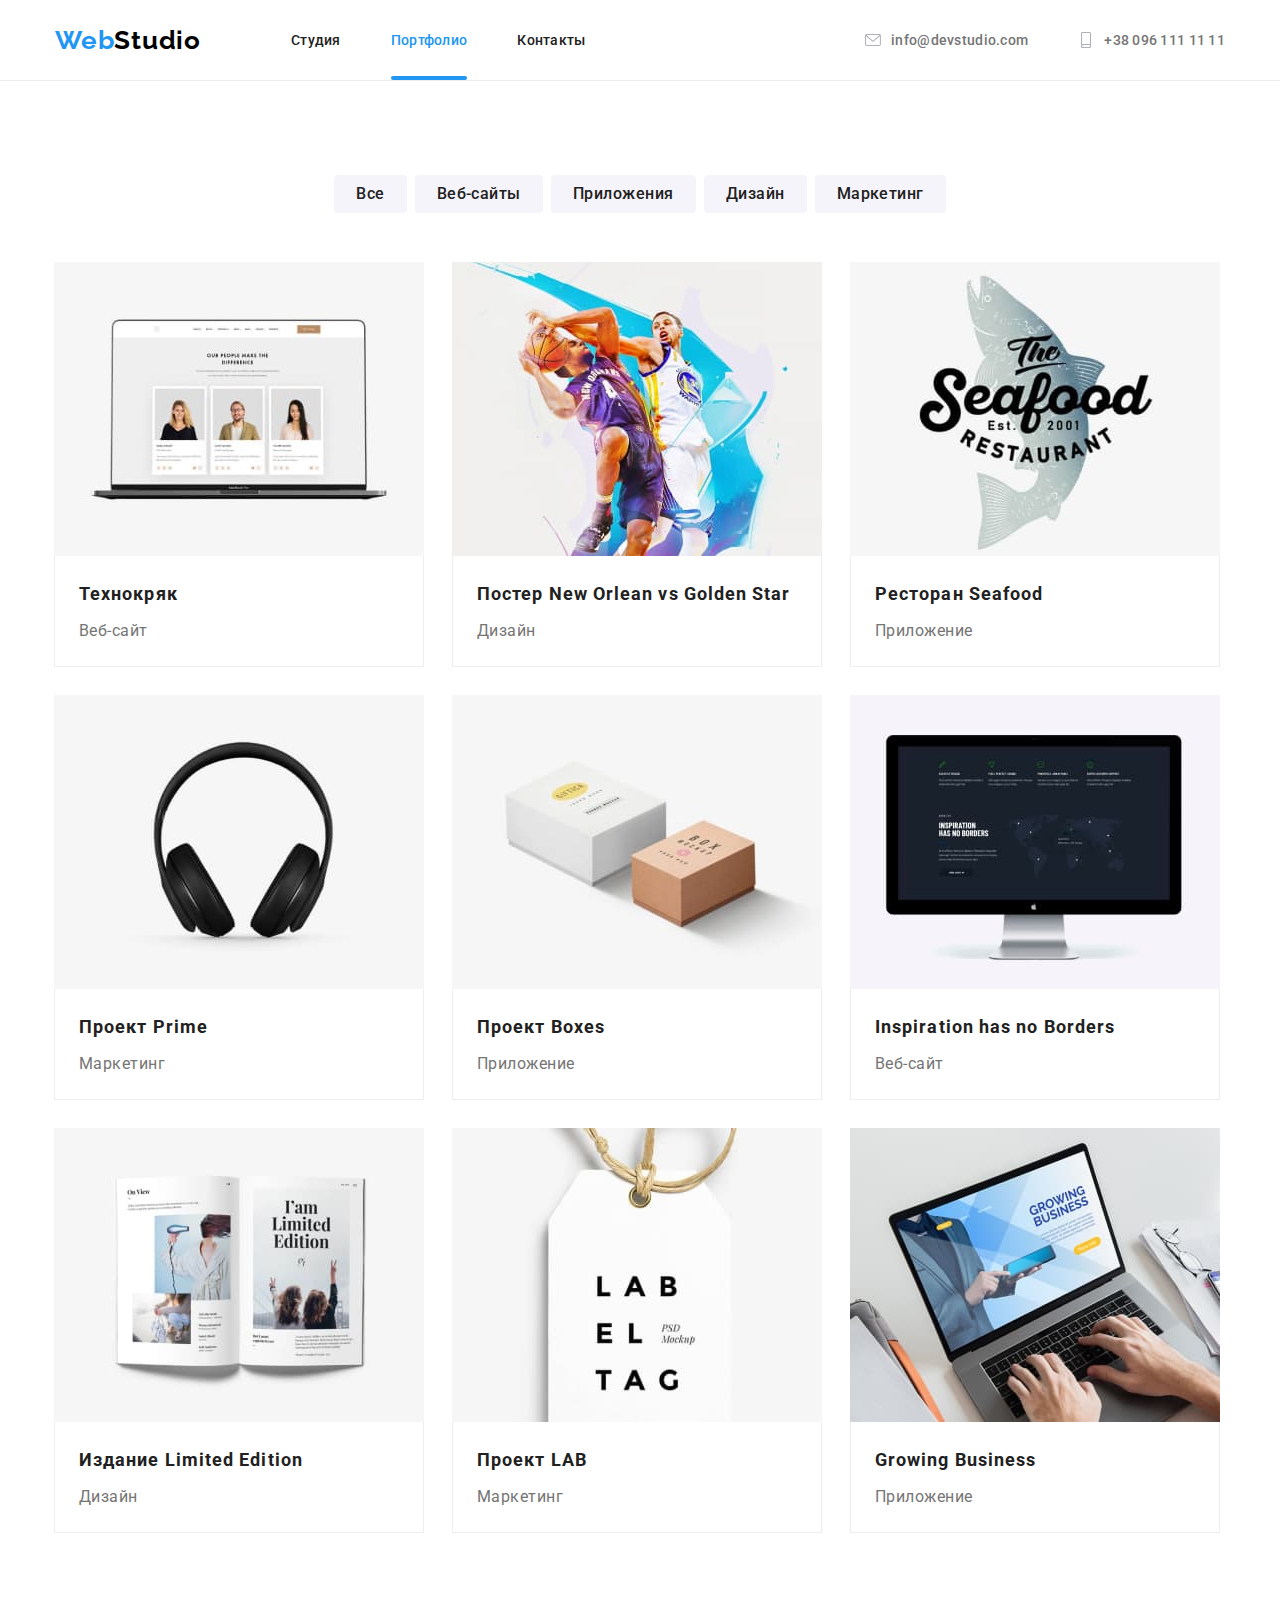
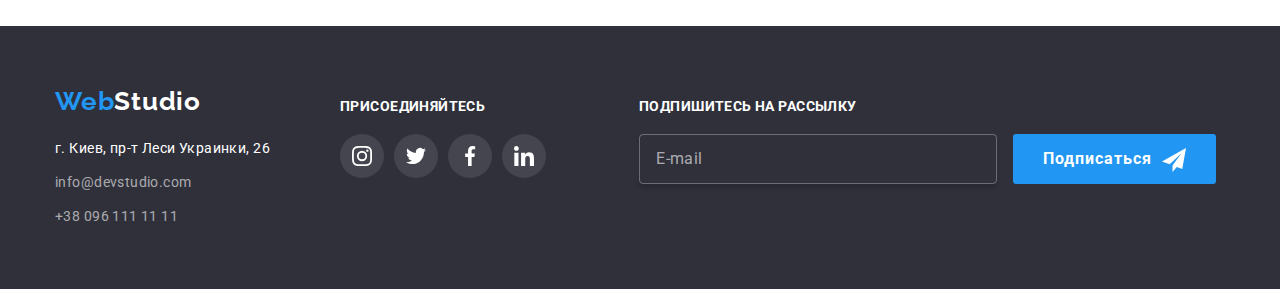
==== portfolio.html @ 59ea8bff "додавання початкових файлів дз7" ====
<!DOCTYPE html>
<html lang="ru">
  <head>
    <meta charset="UTF-8" />
    <meta name="viewport" content="width=device-width, initial-scale=1.0" />
    <title>Portfolio</title>
    <link rel="stylesheet" href="https://cdnjs.cloudflare.com/ajax/libs/modern-normalize/1.0.0/modern-normalize.css" />
    <link
      href="https://fonts.googleapis.com/css2?family=Raleway:wght@700&family=Roboto:wght@400;500;700;900&display=swap"
      rel="stylesheet"
    />
    <link rel="stylesheet" href="./css/portfolio.min.css" />
  </head>
  <body>
    <!--HEADER-->
    <header class="header">
      <div class="container">
        <nav class="navigation">
          <a class="logo link" href="./index.html" lang="en">Web<span class="logo-second-part">Studio</span></a>
          <ul class="navigation-list list">
            <li class="navigation-list-item">
              <a class="navigation-list-link link accent" href="./index.html">Студия</a>
            </li>
            <li class="navigation-list-item">
              <a class="navigation-list-link link accent current" href="./portfolio.html">Портфолио</a>
            </li>
            <li class="navigation-list-item"><a class="navigation-list-link link accent" href="">Контакты</a></li>
          </ul>
        </nav>
        <address class="header-address address">
          <ul class="address-list list">
            <li class="address-list-item">
              <a class="header-list-link link accent" href="mailto:info@devstudio.com">
                <svg class="header-list-link-svg">
                  <use href="./images/sprites/sprite.svg#email"></use>
                </svg>
                <span class="header-list-link-text">info@devstudio.com</span>
              </a>
            </li>
            <li class="address-list-item">
              <a class="header-list-link link accent" href="tel:+380961111111">
                <svg class="header-list-link-svg">
                  <use href="./images/sprites/sprite.svg#smartphone"></use>
                </svg>
                <span class="header-list-link-text"> +38 096 111 11 11 </span>
              </a>
            </li>
          </ul>
        </address>
      </div>
    </header>
    <!--MAIN_CONTENT-->
    <main>
      <!--PORTFOLIO-->
      <section class="portfolio section">
        <div class="container">
          <h1 class="portfolio-title visually-hidden">Наши работы</h1>
          <div class="filters">
            <ul class="filters-list list">
              <li class="filters-list-item"><button class="filters-btn">Все</button></li>
              <li class="filters-list-item"><button class="filters-btn">Веб-сайты</button></li>
              <li class="filters-list-item"><button class="filters-btn">Приложения</button></li>
              <li class="filters-list-item"><button class="filters-btn">Дизайн</button></li>
              <li class="filters-list-item"><button class="filters-btn">Маркетинг</button></li>
            </ul>
          </div>
          <div class="projects">
            <ul class="projects-list list">
              <li class="projects-list-item">
                <a href="" class="projects-list-link link">
                  <div class="card-overlay">
                    <img
                      class="projects-img"
                      src="./images/portfolio_projects/technokryak.jpg"
                      alt="Веб-сайт технокряк"
                      width="370"
                      height="294"
                    />
                    <p class="overlay-content">
                      Технокряк это современная площадка распространения коронавируса. Компании используют эту платформу
                      для цифрового шпионажа и атак на защищённые сервера конкурентов.
                    </p>
                  </div>
                  <div class="projects-list-content">
                    <h2 class="projects-header">Технокряк</h2>
                    <p class="projects-subtitle">Веб-сайт</p>
                  </div>
                </a>
              </li>
              <li class="projects-list-item">
                <a href="" class="projects-list-link link">
                  <div class="card-overlay">
                    <img
                      class="projects-img"
                      src="./images/portfolio_projects/poster.jpg"
                      alt="Два баскетболиста бросают мяч"
                      width="370"
                      height="294"
                    />
                    <p class="overlay-content">
                      Технокряк это современная площадка распространения коронавируса. Компании используют эту платформу
                      для цифрового шпионажа и атак на защищённые сервера конкурентов.
                    </p>
                  </div>
                  <div class="projects-list-content">
                    <h2 class="projects-header">Постер <span lang="en">New Orlean vs Golden Star</span></h2>
                    <p class="projects-subtitle">Дизайн</p>
                  </div>
                </a>
              </li>
              <li class="projects-list-item">
                <a href="" class="projects-list-link link">
                  <div class="card-overlay">
                    <img
                      class="projects-img"
                      src="./images/portfolio_projects/restaurant_seafood.jpg"
                      alt="Логотип приложения ресторана"
                      width="370"
                      height="294"
                    />
                    <p class="overlay-content">
                      Технокряк это современная площадка распространения коронавируса. Компании используют эту платформу
                      для цифрового шпионажа и атак на защищённые сервера конкурентов. Технокряк это современная
                      площадка распространения коронавируса. Компании используют эту платформу для цифрового шпионажа и
                      атак на защищённые сервера конкурентов.Технокряк это современная площадка распространения
                      коронавируса. Компании используют эту платформу для цифрового шпионажа и атак на защищённые
                      сервера конкурентов.
                    </p>
                  </div>
                  <div class="projects-list-content">
                    <h2 class="projects-header">Ресторан <span lang="en">Seafood</span></h2>
                    <p class="projects-subtitle">Приложение</p>
                  </div>
                </a>
              </li>
              <li class="projects-list-item">
                <a href="" class="projects-list-link link">
                  <div class="card-overlay">
                    <img
                      class="projects-img"
                      src="./images/portfolio_projects/project_prime.jpg"
                      alt="Изображены наушники"
                      width="370"
                      height="294"
                    />
                    <p class="overlay-content">
                      Технокряк это современная площадка распространения коронавируса. Компании используют эту платформу
                      для цифрового шпионажа и атак на защищённые сервера конкурентов.
                    </p>
                  </div>
                  <div class="projects-list-content">
                    <h2 class="projects-header">Проект <span lang="en">Prime</span></h2>
                    <p class="projects-subtitle">Маркетинг</p>
                  </div>
                </a>
              </li>
              <li class="projects-list-item">
                <a href="" class="projects-list-link link">
                  <div class="card-overlay">
                    <img
                      class="projects-img"
                      src="./images/portfolio_projects/project_boxes.jpg"
                      alt="Изображены коробки"
                      width="370"
                      height="294"
                    />
                    <p class="overlay-content">
                      Технокряк это современная площадка распространения коронавируса. Компании используют эту платформу
                      для цифрового шпионажа и атак на защищённые сервера конкурентов.
                    </p>
                  </div>
                  <div class="projects-list-content">
                    <h2 class="projects-header">Проект <span lang="en">Boxes</span></h2>
                    <p class="projects-subtitle">Приложение</p>
                  </div>
                </a>
              </li>
              <li class="projects-list-item">
                <a href="" class="projects-list-link link">
                  <div class="card-overlay">
                    <img
                      class="projects-img"
                      src="./images/portfolio_projects/inspiration.jpg"
                      alt="Макбук с сайтом Inspiration has no Borders"
                      width="370"
                      height="294"
                    />
                    <p class="overlay-content">
                      Технокряк это современная площадка распространения коронавируса. Компании используют эту платформу
                      для цифрового шпионажа и атак на защищённые сервера конкурентов.
                    </p>
                  </div>
                  <div class="projects-list-content">
                    <h2 class="projects-header" lang="en">Inspiration has no Borders</h2>
                    <p class="projects-subtitle">Веб-сайт</p>
                  </div>
                </a>
              </li>
              <li class="projects-list-item">
                <a href="" class="projects-list-link link">
                  <div class="card-overlay">
                    <img
                      class="projects-img"
                      src="./images/portfolio_projects/limited_edition.jpg"
                      alt="Книжка limited edition"
                      width="370"
                      height="294"
                    />
                    <p class="overlay-content">
                      Технокряк это современная площадка распространения коронавируса. Компании используют эту платформу
                      для цифрового шпионажа и атак на защищённые сервера конкурентов.
                    </p>
                  </div>
                  <div class="projects-list-content">
                    <h2 class="projects-header">Издание <span lang="en">Limited Edition</span></h2>
                    <p class="projects-subtitle">Дизайн</p>
                  </div>
                </a>
              </li>
              <li class="projects-list-item">
                <a href="" class="projects-list-link link">
                  <div class="card-overlay">
                    <img
                      class="projects-img"
                      src="./images/portfolio_projects/lab_el_tag.jpg"
                      alt="Изображен проект LAB"
                      width="370"
                      height="294"
                    />
                    <p class="overlay-content">
                      Технокряк это современная площадка распространения коронавируса. Компании используют эту платформу
                      для цифрового шпионажа и атак на защищённые сервера конкурентов.
                    </p>
                  </div>
                  <div class="projects-list-content">
                    <h2 class="projects-header">Проект <span lang="en">LAB</span></h2>
                    <p class="projects-subtitle">Маркетинг</p>
                  </div>
                </a>
              </li>
              <li class="projects-list-item">
                <a href="" class="projects-list-link link">
                  <div class="card-overlay">
                    <img
                      class="projects-img"
                      src="./images/portfolio_projects/growin_business.jpg"
                      alt="Изображено приложение Growin Business"
                      width="370"
                      height="294"
                    />
                    <p class="overlay-content">
                      Технокряк это современная площадка распространения коронавируса. Компании используют эту платформу
                      для цифрового шпионажа и атак на защищённые сервера конкурентов.
                    </p>
                  </div>
                  <div class="projects-list-content">
                    <h2 class="projects-header" lang="en">Growing Business</h2>
                    <p class="projects-subtitle">Приложение</p>
                  </div>
                </a>
              </li>
            </ul>
          </div>
        </div>
      </section>
    </main>
    <!--FOOTER-->
    <footer class="footer">
      <div class="container">
        <div class="footer-content">
          <div class="footer-left-side">
            <a class="logo link" href="./index.html" lang="en">Web<span class="logo-second-part">Studio</span></a>
            <address class="footer-address address">
              <ul class="footer-address-list list">
                <li class="footer-address-list-item">
                  <a class="footer-map-link link accent" href="https://goo.gl/maps/o7W1msQzRfRtyuLT6">г. Киев, пр-т Леси
                    Украинки, 26</a>
                </li>
                <li class="footer-address-list-item">
                  <a class="footer-link link accent" href="mailto:info@devstudio.com">info@devstudio.com</a>
                </li>
                <li class="footer-address-list-item">
                  <a class="footer-link link accent" href="tel:+380961111111">+38 096 111 11 11</a>
                </li>
              </ul>
            </address>
          </div>
          <div class="footer-join">
            <p class="footer-join-header">Присоединяйтесь</p>
            <ul class="footer-social-list list">
              <li class="footer-social-list-item">
                <a class="footer-social-list-link social-link link" href="">
                  <svg class="footer-social-list-svg social-svg">
                    <use href="./images/sprites/sprite.svg#instagram"></use>
                  </svg>
                </a>
              </li>
              <li class="footer-social-list-item">
                <a class="footer-social-list-link social-link link" href="">
                  <svg class="footer-social-list-svg social-svg">
                    <use href="./images/sprites/sprite.svg#twitter"></use>
                  </svg>
                </a>
              </li>
              <li class="footer-social-list-item">
                <a class="footer-social-list-link social-link link" href="">
                  <svg class="footer-social-list-svg social-svg">
                    <use href="./images/sprites/sprite.svg#facebook"></use>
                  </svg>
                </a>
              </li>
              <li class="footer-social-list-item">
                <a class="footer-social-list-link social-link link" href="">
                  <svg class="footer-social-list-svg social-svg">
                    <use href="./images/sprites/sprite.svg#linkedin"></use>
                  </svg>
                </a>
              </li>
            </ul>
          </div>
          <div class="subscribe">
            <form action="#" class="subscribe-form">
              <p class="subscribe-title">Подпишитесь на рассылку</p>
              <input type="email" name="subscribe-user-email" class="subscribe-input" placeholder="E-mail" required>
              <button type="submit" class="subscribe-btn standart-btn">Подписаться</button>
            </form>
          </div>
        </div>
      </div>
    </footer>
  </body>
</html>
---- css/portfolio.min.css ----
.visually-hidden{position:absolute !important;clip:rect(1px 1px 1px 1px);clip:rect(1px, 1px, 1px, 1px);padding:0 !important;border:0 !important;height:1px !important;width:1px !important;overflow:hidden}*,*::before,*::after{margin:0;padding:0}body{font-family:"Roboto",sans-serif;font-style:normal}img{display:block}.section{padding-top:94px}.list{list-style:none}.link{text-decoration:none}.address{font-style:normal}.container{width:1200px;padding:0 15px;margin:0 auto}.header .container{display:flex;align-items:center}.social-link{display:flex;width:44px;height:44px;border-radius:50%;justify-content:center;align-items:center;transition:background-color 250ms cubic-bezier(0.4, 0, 0.2, 1),transform 250ms cubic-bezier(0.4, 0, 0.2, 1)}.social-link:hover,.social-link:focus{transform:rotate(-360deg)}.social-svg{width:20px;height:20px;fill:#afb1b8;transition:fill 250ms cubic-bezier(0.4, 0, 0.2, 1)}.modal-btn{display:block;margin:0 auto;font-family:"Roboto",sans-serif;font-style:normal;font-weight:700;font-size:16px;line-height:1.875;text-align:center;letter-spacing:0.06em;color:#fff;min-width:200px;height:50px;background-color:#2196f3;border:none;border-radius:3px;padding:10px 30px;cursor:pointer;transition:background-color 250ms cubic-bezier(0.4, 0, 0.2, 1)}.modal-btn:hover,.modal-btn:focus{background-color:#188ce8}.section-title{margin-bottom:50px;font-style:normal;font-weight:700;font-size:36px;line-height:1.667;text-align:center;letter-spacing:0.03em;color:#212121}.logo{font-family:"Raleway",sans-serif;font-style:normal;font-weight:700;font-size:26px;line-height:1.1923;letter-spacing:0.03em;color:#2196f3}.logo-second-part{color:#000}.footer-content .logo-second-part{color:#fff}.footer-content .logo{display:block;margin-bottom:20px}.navigation .logo{margin-right:90px}.accent:hover,.accent:focus{color:#2196f3}.header{border-bottom:1px solid #ececec}.header-list-link{display:flex;font-style:normal;font-weight:500;font-size:14px;line-height:1.143;letter-spacing:0.02em;color:#757575;padding-bottom:32px;padding-top:32px;transition:color 250ms cubic-bezier(0.4, 0, 0.2, 1)}.header-list-link-svg{width:16px;height:16px;fill:#afb1b8;margin-right:10px}.header-list-link:hover .header-list-link-svg{fill:#2196f3}.header-list-link:focus .header-list-link-svg{fill:#2196f3}.header .address{margin-left:auto}.header .address-list{display:flex}.header .address-list-item:not(:last-child){margin-right:50px}.navigation{display:flex;align-items:center}.navigation-list{display:flex}.navigation-list-item:not(:last-child){margin-right:50px}.navigation-list-link{font-style:normal;font-weight:500;font-size:14px;line-height:1.143;letter-spacing:0.02em;color:#212121;padding-bottom:32px;padding-top:32px;transition:color 250ms cubic-bezier(0.4, 0, 0.2, 1)}.current{position:relative;color:#2196f3}.current::after{position:absolute;content:'';left:0;bottom:0;width:100%;height:4px;background:#2196f3;border-radius:2px}.portfolio{padding-bottom:94px}.filters{margin-bottom:50px}.filters-list{display:flex;justify-content:center}.filters-list-item:not(:last-child){margin-right:8px}.filters-btn{border:none;background-color:#f5f4fa;border-radius:4px;font-style:normal;font-weight:500;font-size:16px;line-height:1.625;text-align:center;letter-spacing:0.03em;color:#212121;padding:6px 22px;transition:color 250ms cubic-bezier(0.4, 0, 0.2, 1),background-color 250ms cubic-bezier(0.4, 0, 0.2, 1),box-shadow 250ms cubic-bezier(0.4, 0, 0.2, 1)}.filters-btn:hover,.filters-btn:focus{color:#fff;background-color:#2196f3;box-shadow:0px 3px 1px rgba(0,0,0,0.1),0px 1px 2px rgba(0,0,0,0.08),0px 2px 2px rgba(0,0,0,0.12)}.projects-list{display:flex;flex-wrap:wrap;margin:-15px}.projects-list-item{display:inline-block;margin:14px}.projects-list-link{display:block;transition:box-shadow 250ms cubic-bezier(0.4, 0, 0.2, 1)}.projects-list-link:hover{box-shadow:0px 1px 1px rgba(0,0,0,0.12),0px 4px 4px rgba(0,0,0,0.06),1px 4px 6px rgba(0,0,0,0.16)}.projects-list-link:focus{box-shadow:0px 1px 1px rgba(0,0,0,0.12),0px 4px 4px rgba(0,0,0,0.06),1px 4px 6px rgba(0,0,0,0.16)}.projects-list-content{padding:20px 24px;border-right:1px solid #eee;border-left:1px solid #eee;border-bottom:1px solid #eee}.projects-header{font-style:normal;font-weight:700;font-size:18px;line-height:2;letter-spacing:0.06em;color:#212121;margin-bottom:4px}.projects-subtitle{font-style:normal;font-weight:400;font-size:16px;line-height:1.875;letter-spacing:0.03em;color:#757575}.card-overlay{position:relative;overflow:hidden}.overlay-content{position:absolute;top:0;bottom:0;font-weight:400;font-size:18px;line-height:1.556;letter-spacing:0.03em;color:#fff;width:100%;height:100%;padding:63px 24px;background:rgba(33,150,243,0.9);transform:translatey(100%);transition:250ms cubic-bezier(0.4, 0, 0.2, 1)}.projects-list-link:hover .overlay-content{transform:translatey(0%);overflow:auto}.projects-list-link:focus .overlay-content{transform:translatey(0%);overflow:auto}.footer{background-color:#2f303a}.footer-content{display:flex;padding-top:60px;padding-bottom:60px}.footer-left-side{margin-right:70px}.footer-address-list{display:block;font-style:normal;font-weight:400;font-size:14px;line-height:1.714;letter-spacing:0.03em}.footer-address-list-item:not(:last-child){margin-bottom:10px}.footer-map-link{color:#fff;transition:color 250ms cubic-bezier(0.4, 0, 0.2, 1)}.footer-link{color:rgba(255,255,255,0.6);transition:color 250ms cubic-bezier(0.4, 0, 0.2, 1)}.footer-join{padding-top:12px;margin-right:93px}.footer-join-header{font-weight:700;color:#fff;font-size:14px;line-height:1.142;letter-spacing:0.03em;text-transform:uppercase;margin-bottom:20px}.footer-social-list{display:flex}.footer-social-list-item:not(:last-child){margin-right:10px}.footer-social-list-link{background-color:rgba(255,255,255,0.1)}.footer-social-list-link:hover,.footer-social-list-link:focus{background-color:#2196f3}.footer-social-list-svg{fill:#fff}.footer-social-list-link:hover .footer-social-list-svg{fill:#fff}.footer-social-list-link:focus .footer-social-list-svg{fill:#fff}.subscribe{padding-top:12px}.subscribe-title{font-weight:700;color:#fff;font-size:14px;line-height:1.142;letter-spacing:0.03em;text-transform:uppercase;margin-bottom:20px}.subscribe-input{width:358px;height:50px;background-color:transparent;border:1px solid rgba(255,255,255,0.3);box-shadow:0px 4px 4px rgba(0,0,0,0.15);border-radius:4px;padding-left:16px;outline:none;transition:border 250ms cubic-bezier(0.4, 0, 0.2, 1);color:#fff;margin-right:12px}.subscribe-input::placeholder{font-weight:400;font-size:16px;line-height:1.25;letter-spacing:0.03em;color:rgba(255,255,255,0.6)}.subscribe-input:focus{border:1px solid #2196f3}.subscribe-btn{margin:0 auto;font-family:"Roboto",sans-serif;font-style:normal;font-weight:700;font-size:16px;line-height:1.875;text-align:center;letter-spacing:0.06em;color:#fff;min-width:200px;height:50px;background-color:#2196f3;border:none;border-radius:3px;padding:10px 30px;cursor:pointer;transition:background-color 250ms cubic-bezier(0.4, 0, 0.2, 1);display:inline-block}.subscribe-btn::after{content:'';display:inline-block;width:24px;height:24px;margin-left:10px;background-image:url(../images/footer/send-footer.svg);vertical-align:middle}.subscribe-btn:hover,.subscribe-btn:focus{background-color:#188ce8}
/*# sourceMappingURL=portfolio.min.css.map */
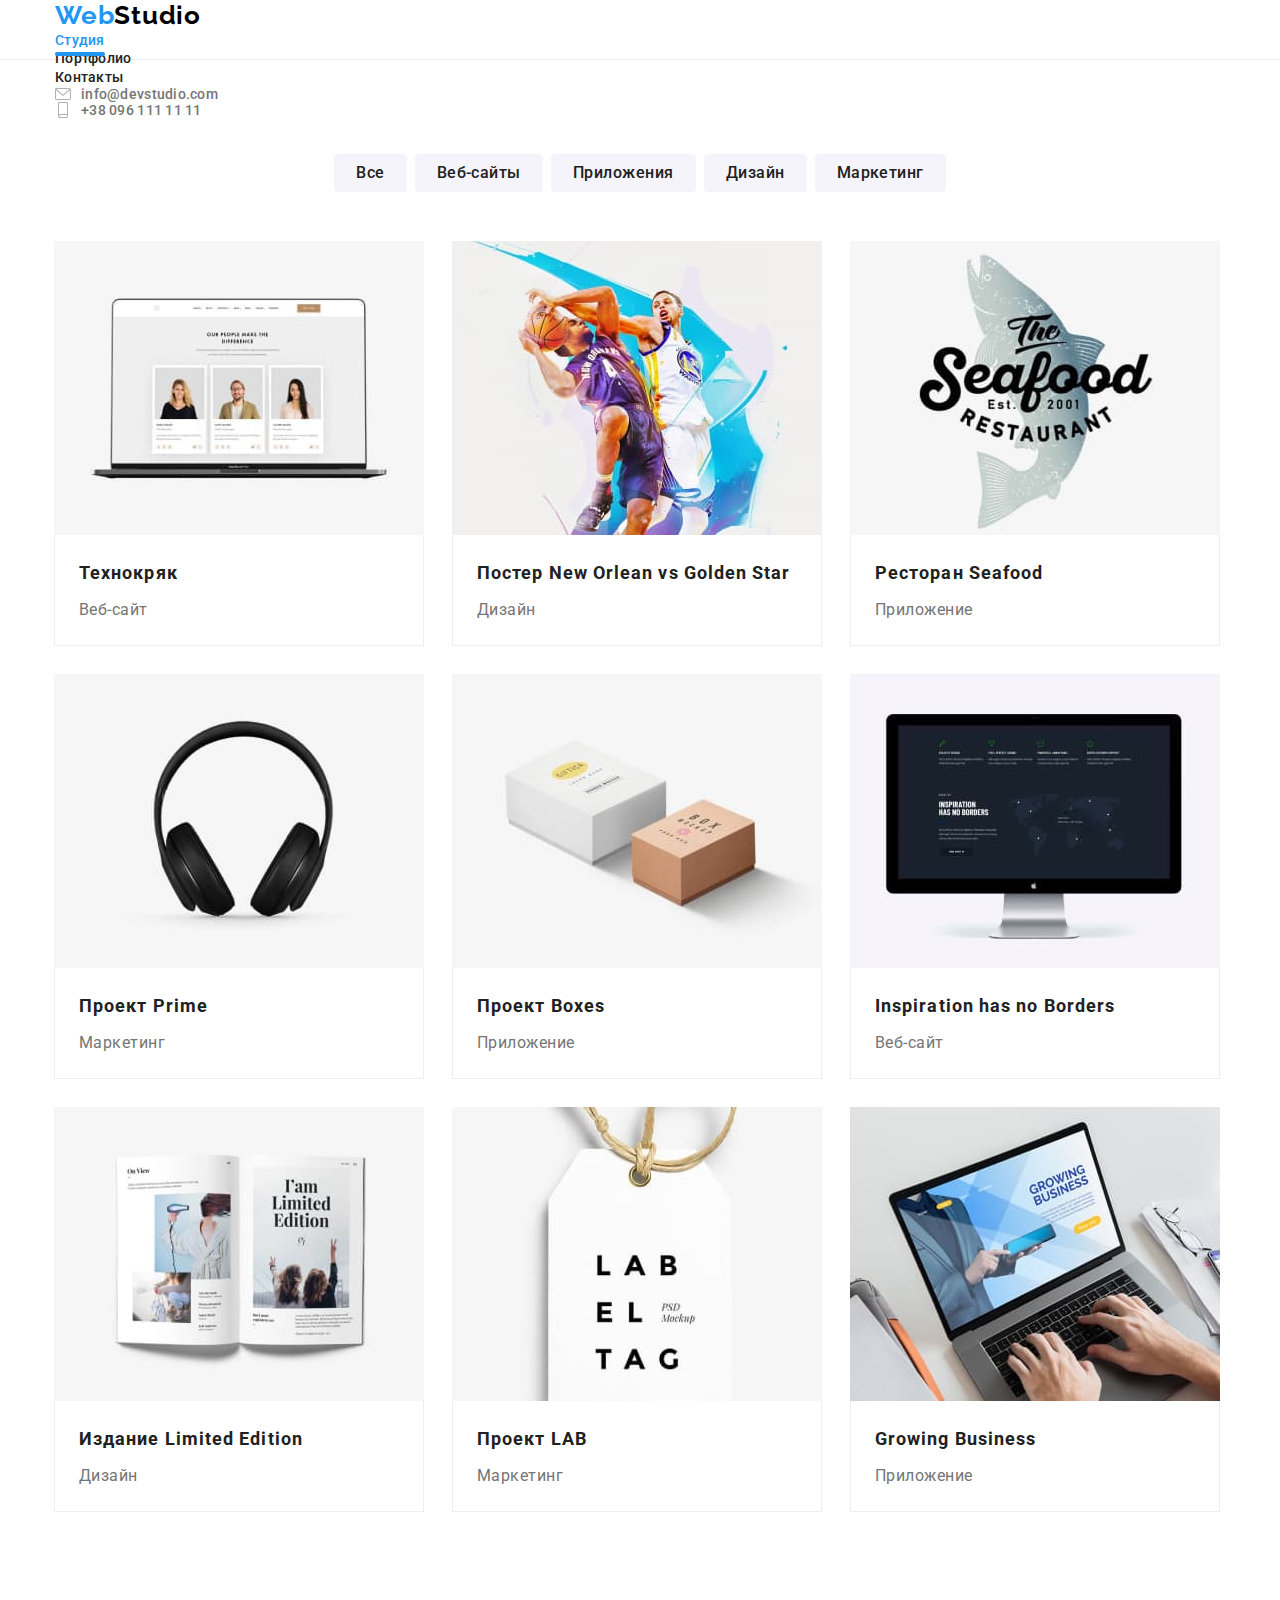
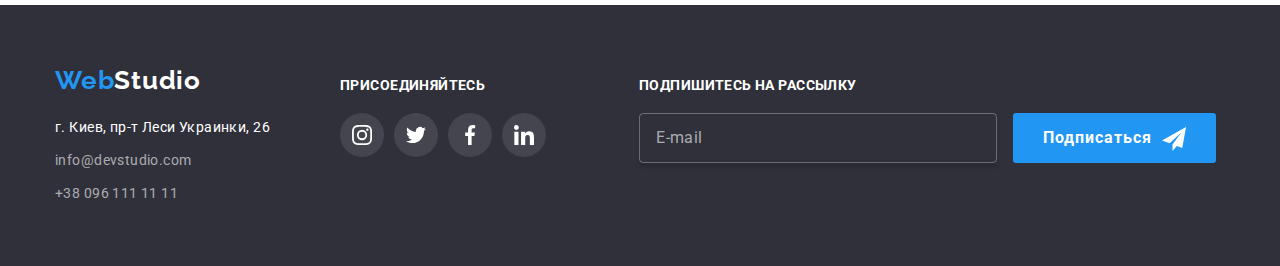
==== commit 26e5defd: "адаптовано меню для смартфона" ====
--- a/portfolio.html
+++ b/portfolio.html
@@ -13,42 +13,51 @@
   </head>
   <body>
     <!--HEADER-->
-    <header class="header">
-      <div class="container">
-        <nav class="navigation">
-          <a class="logo link" href="./index.html" lang="en">Web<span class="logo-second-part">Studio</span></a>
+  <header class="header">
+    <div class="container">
+      <nav class="navigation">
+        <a class="logo link" href="./index.html" lang="en">Web<span class="logo-second-part">Studio</span></a>
+        <button type="button" class="navigation-btn" aria-expanded="false" aria-controls="navigation-menu-container"
+          data-menu-button>
+          <svg class="navigation-btn-svg" width="19" heigh="19" aria-label="Переключатель мобильного меню">
+            <use class="navigation-icon-menu" href="./images/sprites/sprite.svg#menu"></use>
+            <use class="navigation-icon-cross" href="./images/sprites/sprite.svg#menu-close"></use>
+          </svg>
+        </button>
+        <div class="navigation-menu-container" id="navigation-menu-container" data-menu>
           <ul class="navigation-list list">
             <li class="navigation-list-item">
-              <a class="navigation-list-link link accent" href="./index.html">Студия</a>
+              <a class="navigation-list-link link accent current" href="./index.html">Студия</a>
             </li>
             <li class="navigation-list-item">
-              <a class="navigation-list-link link accent current" href="./portfolio.html">Портфолио</a>
+              <a class="navigation-list-link link accent" href="./portfolio.html">Портфолио</a>
             </li>
             <li class="navigation-list-item"><a class="navigation-list-link link accent" href="">Контакты</a></li>
           </ul>
-        </nav>
-        <address class="header-address address">
-          <ul class="address-list list">
-            <li class="address-list-item">
-              <a class="header-list-link link accent" href="mailto:info@devstudio.com">
-                <svg class="header-list-link-svg">
-                  <use href="./images/sprites/sprite.svg#email"></use>
-                </svg>
-                <span class="header-list-link-text">info@devstudio.com</span>
-              </a>
-            </li>
-            <li class="address-list-item">
-              <a class="header-list-link link accent" href="tel:+380961111111">
-                <svg class="header-list-link-svg">
-                  <use href="./images/sprites/sprite.svg#smartphone"></use>
-                </svg>
-                <span class="header-list-link-text"> +38 096 111 11 11 </span>
-              </a>
-            </li>
-          </ul>
-        </address>
-      </div>
-    </header>
+          <address class="header-address address">
+            <ul class="header-address-list list">
+              <li class="header-address-list-item">
+                <a class="header-list-link link accent" href="mailto:info@devstudio.com">
+                  <svg class="header-list-link-svg">
+                    <use href="./images/sprites/sprite.svg#email"></use>
+                  </svg>
+                  <span class="header-list-link-text">info@devstudio.com</span>
+                </a>
+              </li>
+              <li class="header-address-list-item">
+                <a class="header-list-link link accent" href="tel:+380961111111">
+                  <svg class="header-list-link-svg">
+                    <use href="./images/sprites/sprite.svg#smartphone"></use>
+                  </svg>
+                  <span class="header-list-link-text"> +38 096 111 11 11 </span>
+                </a>
+              </li>
+            </ul>
+          </address>
+        </div>
+      </nav>
+    </div>
+  </header>
     <!--MAIN_CONTENT-->
     <main>
       <!--PORTFOLIO-->
@@ -328,5 +337,6 @@
         </div>
       </div>
     </footer>
+    <script src="./js/modal.js"></script>
   </body>
 </html>
--- a/css/portfolio.min.css
+++ b/css/portfolio.min.css
@@ -1,2 +1,2 @@
-.visually-hidden{position:absolute !important;clip:rect(1px 1px 1px 1px);clip:rect(1px, 1px, 1px, 1px);padding:0 !important;border:0 !important;height:1px !important;width:1px !important;overflow:hidden}*,*::before,*::after{margin:0;padding:0}body{font-family:"Roboto",sans-serif;font-style:normal}img{display:block}.section{padding-top:94px}.list{list-style:none}.link{text-decoration:none}.address{font-style:normal}.container{width:1200px;padding:0 15px;margin:0 auto}.header .container{display:flex;align-items:center}.social-link{display:flex;width:44px;height:44px;border-radius:50%;justify-content:center;align-items:center;transition:background-color 250ms cubic-bezier(0.4, 0, 0.2, 1),transform 250ms cubic-bezier(0.4, 0, 0.2, 1)}.social-link:hover,.social-link:focus{transform:rotate(-360deg)}.social-svg{width:20px;height:20px;fill:#afb1b8;transition:fill 250ms cubic-bezier(0.4, 0, 0.2, 1)}.modal-btn{display:block;margin:0 auto;font-family:"Roboto",sans-serif;font-style:normal;font-weight:700;font-size:16px;line-height:1.875;text-align:center;letter-spacing:0.06em;color:#fff;min-width:200px;height:50px;background-color:#2196f3;border:none;border-radius:3px;padding:10px 30px;cursor:pointer;transition:background-color 250ms cubic-bezier(0.4, 0, 0.2, 1)}.modal-btn:hover,.modal-btn:focus{background-color:#188ce8}.section-title{margin-bottom:50px;font-style:normal;font-weight:700;font-size:36px;line-height:1.667;text-align:center;letter-spacing:0.03em;color:#212121}.logo{font-family:"Raleway",sans-serif;font-style:normal;font-weight:700;font-size:26px;line-height:1.1923;letter-spacing:0.03em;color:#2196f3}.logo-second-part{color:#000}.footer-content .logo-second-part{color:#fff}.footer-content .logo{display:block;margin-bottom:20px}.navigation .logo{margin-right:90px}.accent:hover,.accent:focus{color:#2196f3}.header{border-bottom:1px solid #ececec}.header-list-link{display:flex;font-style:normal;font-weight:500;font-size:14px;line-height:1.143;letter-spacing:0.02em;color:#757575;padding-bottom:32px;padding-top:32px;transition:color 250ms cubic-bezier(0.4, 0, 0.2, 1)}.header-list-link-svg{width:16px;height:16px;fill:#afb1b8;margin-right:10px}.header-list-link:hover .header-list-link-svg{fill:#2196f3}.header-list-link:focus .header-list-link-svg{fill:#2196f3}.header .address{margin-left:auto}.header .address-list{display:flex}.header .address-list-item:not(:last-child){margin-right:50px}.navigation{display:flex;align-items:center}.navigation-list{display:flex}.navigation-list-item:not(:last-child){margin-right:50px}.navigation-list-link{font-style:normal;font-weight:500;font-size:14px;line-height:1.143;letter-spacing:0.02em;color:#212121;padding-bottom:32px;padding-top:32px;transition:color 250ms cubic-bezier(0.4, 0, 0.2, 1)}.current{position:relative;color:#2196f3}.current::after{position:absolute;content:'';left:0;bottom:0;width:100%;height:4px;background:#2196f3;border-radius:2px}.portfolio{padding-bottom:94px}.filters{margin-bottom:50px}.filters-list{display:flex;justify-content:center}.filters-list-item:not(:last-child){margin-right:8px}.filters-btn{border:none;background-color:#f5f4fa;border-radius:4px;font-style:normal;font-weight:500;font-size:16px;line-height:1.625;text-align:center;letter-spacing:0.03em;color:#212121;padding:6px 22px;transition:color 250ms cubic-bezier(0.4, 0, 0.2, 1),background-color 250ms cubic-bezier(0.4, 0, 0.2, 1),box-shadow 250ms cubic-bezier(0.4, 0, 0.2, 1)}.filters-btn:hover,.filters-btn:focus{color:#fff;background-color:#2196f3;box-shadow:0px 3px 1px rgba(0,0,0,0.1),0px 1px 2px rgba(0,0,0,0.08),0px 2px 2px rgba(0,0,0,0.12)}.projects-list{display:flex;flex-wrap:wrap;margin:-15px}.projects-list-item{display:inline-block;margin:14px}.projects-list-link{display:block;transition:box-shadow 250ms cubic-bezier(0.4, 0, 0.2, 1)}.projects-list-link:hover{box-shadow:0px 1px 1px rgba(0,0,0,0.12),0px 4px 4px rgba(0,0,0,0.06),1px 4px 6px rgba(0,0,0,0.16)}.projects-list-link:focus{box-shadow:0px 1px 1px rgba(0,0,0,0.12),0px 4px 4px rgba(0,0,0,0.06),1px 4px 6px rgba(0,0,0,0.16)}.projects-list-content{padding:20px 24px;border-right:1px solid #eee;border-left:1px solid #eee;border-bottom:1px solid #eee}.projects-header{font-style:normal;font-weight:700;font-size:18px;line-height:2;letter-spacing:0.06em;color:#212121;margin-bottom:4px}.projects-subtitle{font-style:normal;font-weight:400;font-size:16px;line-height:1.875;letter-spacing:0.03em;color:#757575}.card-overlay{position:relative;overflow:hidden}.overlay-content{position:absolute;top:0;bottom:0;font-weight:400;font-size:18px;line-height:1.556;letter-spacing:0.03em;color:#fff;width:100%;height:100%;padding:63px 24px;background:rgba(33,150,243,0.9);transform:translatey(100%);transition:250ms cubic-bezier(0.4, 0, 0.2, 1)}.projects-list-link:hover .overlay-content{transform:translatey(0%);overflow:auto}.projects-list-link:focus .overlay-content{transform:translatey(0%);overflow:auto}.footer{background-color:#2f303a}.footer-content{display:flex;padding-top:60px;padding-bottom:60px}.footer-left-side{margin-right:70px}.footer-address-list{display:block;font-style:normal;font-weight:400;font-size:14px;line-height:1.714;letter-spacing:0.03em}.footer-address-list-item:not(:last-child){margin-bottom:10px}.footer-map-link{color:#fff;transition:color 250ms cubic-bezier(0.4, 0, 0.2, 1)}.footer-link{color:rgba(255,255,255,0.6);transition:color 250ms cubic-bezier(0.4, 0, 0.2, 1)}.footer-join{padding-top:12px;margin-right:93px}.footer-join-header{font-weight:700;color:#fff;font-size:14px;line-height:1.142;letter-spacing:0.03em;text-transform:uppercase;margin-bottom:20px}.footer-social-list{display:flex}.footer-social-list-item:not(:last-child){margin-right:10px}.footer-social-list-link{background-color:rgba(255,255,255,0.1)}.footer-social-list-link:hover,.footer-social-list-link:focus{background-color:#2196f3}.footer-social-list-svg{fill:#fff}.footer-social-list-link:hover .footer-social-list-svg{fill:#fff}.footer-social-list-link:focus .footer-social-list-svg{fill:#fff}.subscribe{padding-top:12px}.subscribe-title{font-weight:700;color:#fff;font-size:14px;line-height:1.142;letter-spacing:0.03em;text-transform:uppercase;margin-bottom:20px}.subscribe-input{width:358px;height:50px;background-color:transparent;border:1px solid rgba(255,255,255,0.3);box-shadow:0px 4px 4px rgba(0,0,0,0.15);border-radius:4px;padding-left:16px;outline:none;transition:border 250ms cubic-bezier(0.4, 0, 0.2, 1);color:#fff;margin-right:12px}.subscribe-input::placeholder{font-weight:400;font-size:16px;line-height:1.25;letter-spacing:0.03em;color:rgba(255,255,255,0.6)}.subscribe-input:focus{border:1px solid #2196f3}.subscribe-btn{margin:0 auto;font-family:"Roboto",sans-serif;font-style:normal;font-weight:700;font-size:16px;line-height:1.875;text-align:center;letter-spacing:0.06em;color:#fff;min-width:200px;height:50px;background-color:#2196f3;border:none;border-radius:3px;padding:10px 30px;cursor:pointer;transition:background-color 250ms cubic-bezier(0.4, 0, 0.2, 1);display:inline-block}.subscribe-btn::after{content:'';display:inline-block;width:24px;height:24px;margin-left:10px;background-image:url(../images/footer/send-footer.svg);vertical-align:middle}.subscribe-btn:hover,.subscribe-btn:focus{background-color:#188ce8}
+.visually-hidden{position:absolute !important;clip:rect(1px 1px 1px 1px);clip:rect(1px, 1px, 1px, 1px);padding:0 !important;border:0 !important;height:1px !important;width:1px !important;overflow:hidden}*,*::before,*::after{margin:0;padding:0}body{font-family:"Roboto",sans-serif;font-style:normal}img{display:block}.section{padding-top:60px;padding-bottom:60px}@media screen and (min-width: 1200px){.section{padding-top:94px;padding-bottom:94px}}.list{list-style:none}.link{text-decoration:none}.address{font-style:normal}.container{padding:0 15px}@media screen and (min-width: 480px){.container{width:480px;margin:0 auto}}@media screen and (min-width: 768px){.container{width:768px}}@media screen and (min-width: 1200px){.container{width:1200px}.header .container{display:flex;align-items:center}}.social-link{display:flex;width:44px;height:44px;border-radius:50%;justify-content:center;align-items:center;transition:background-color 250ms cubic-bezier(0.4, 0, 0.2, 1),transform 250ms cubic-bezier(0.4, 0, 0.2, 1)}.social-link:hover,.social-link:focus{transform:rotate(-360deg)}.social-svg{width:20px;height:20px;fill:#afb1b8;transition:fill 250ms cubic-bezier(0.4, 0, 0.2, 1)}.modal-btn{display:block;margin:0 auto;font-family:"Roboto",sans-serif;font-style:normal;font-weight:700;font-size:16px;line-height:1.875;text-align:center;letter-spacing:0.06em;color:#fff;min-width:200px;height:50px;background-color:#2196f3;border:none;border-radius:3px;padding:10px 30px;cursor:pointer;transition:background-color 250ms cubic-bezier(0.4, 0, 0.2, 1)}.modal-btn:hover,.modal-btn:focus{background-color:#188ce8}.section-title{margin-bottom:30px;font-style:normal;font-weight:700;font-size:28px;line-height:1.179;text-align:center;letter-spacing:0.03em;color:#212121}@media screen and (min-width: 1200px){.section-title{margin-bottom:50px;font-size:36px;line-height:1.167}}.logo{font-family:"Raleway",sans-serif;font-style:normal;font-weight:700;font-size:24px;line-height:1.167;letter-spacing:0.03em;color:#2196f3}.logo-second-part{color:#000}.footer-content .logo-second-part{color:#fff}.footer-content .logo{display:inline-block;margin-bottom:20px}@media screen and (max-width: 767px){.navigation .logo{align-self:center}}@media screen and (min-width: 1200px){.logo{font-size:26px;line-height:1.192}.navigation .logo{margin-right:90px}}.accent:hover,.accent:focus{color:#2196f3}.header{border-bottom:1px solid #ececec;height:60px;position:relative}.header-list-link{display:flex;font-style:normal;font-weight:500;font-size:14px;line-height:1.143;letter-spacing:0.02em;color:#757575;transition:color 250ms cubic-bezier(0.4, 0, 0.2, 1)}.header-list-link-svg{width:16px;height:16px;fill:#afb1b8;margin-right:10px}.header-list-link:hover .header-list-link-svg{fill:#2196f3}.header-list-link:focus .header-list-link-svg{fill:#2196f3}.navigation-btn{display:inline-flex;justify-content:center;align-items:center;width:40px;height:40px;background-color:transparent;border:none;cursor:pointer}.navigation-btn-svg{display:block;width:19px;height:19px}.navigation-btn:hover .navigation-btn-svg,.navigation-btn:focus .navigation-btn-svg{fill:#2196f3}.navigation-list-link{font-style:normal;font-weight:500;font-size:14px;line-height:1.143;letter-spacing:0.02em;color:#212121;padding-bottom:8px;transition:color 250ms cubic-bezier(0.4, 0, 0.2, 1)}.current{position:relative;color:#2196f3}.current::after{position:absolute;content:'';left:0;bottom:0;width:100%;height:4px;background:#2196f3;border-radius:2px}@media screen and (max-width: 767px){.header{padding-top:10px;padding-bottom:10px}.header-address-list-item:not(:last-child){margin-bottom:16px}.header-list-link{justify-content:center}.navigation{display:flex;justify-content:space-between}.navigation-btn .navigation-icon-cross{display:none}.navigation-btn.is-open .navigation-icon-cross{display:block}.navigation-btn.is-open .navigation-icon-menu{display:none}.navigation-menu-container{position:absolute;top:100%;left:0;width:100%;background-color:#fff;text-align:center;padding-top:60px;padding-bottom:60px;border-top:1px solid #ececec}.navigation-menu-container{display:none}.navigation-menu-container.is-open{display:block}.navigation-list{margin-bottom:60px}.navigation-list-item:not(:last-child){margin-bottom:40px}}@media screen and (min-width: 768px){.navigation-btn{display:none}}.portfolio{padding-bottom:94px}.filters{margin-bottom:50px}.filters-list{display:flex;justify-content:center}.filters-list-item:not(:last-child){margin-right:8px}.filters-btn{border:none;background-color:#f5f4fa;border-radius:4px;font-style:normal;font-weight:500;font-size:16px;line-height:1.625;text-align:center;letter-spacing:0.03em;color:#212121;padding:6px 22px;transition:color 250ms cubic-bezier(0.4, 0, 0.2, 1),background-color 250ms cubic-bezier(0.4, 0, 0.2, 1),box-shadow 250ms cubic-bezier(0.4, 0, 0.2, 1)}.filters-btn:hover,.filters-btn:focus{color:#fff;background-color:#2196f3;box-shadow:0px 3px 1px rgba(0,0,0,0.1),0px 1px 2px rgba(0,0,0,0.08),0px 2px 2px rgba(0,0,0,0.12)}.projects-list{display:flex;flex-wrap:wrap;margin:-15px}.projects-list-item{display:inline-block;margin:14px}.projects-list-link{display:block;transition:box-shadow 250ms cubic-bezier(0.4, 0, 0.2, 1)}.projects-list-link:hover{box-shadow:0px 1px 1px rgba(0,0,0,0.12),0px 4px 4px rgba(0,0,0,0.06),1px 4px 6px rgba(0,0,0,0.16)}.projects-list-link:focus{box-shadow:0px 1px 1px rgba(0,0,0,0.12),0px 4px 4px rgba(0,0,0,0.06),1px 4px 6px rgba(0,0,0,0.16)}.projects-list-content{padding:20px 24px;border-right:1px solid #eee;border-left:1px solid #eee;border-bottom:1px solid #eee}.projects-header{font-style:normal;font-weight:700;font-size:18px;line-height:2;letter-spacing:0.06em;color:#212121;margin-bottom:4px}.projects-subtitle{font-style:normal;font-weight:400;font-size:16px;line-height:1.875;letter-spacing:0.03em;color:#757575}.card-overlay{position:relative;overflow:hidden}.overlay-content{position:absolute;top:0;bottom:0;font-weight:400;font-size:18px;line-height:1.556;letter-spacing:0.03em;color:#fff;width:100%;height:100%;padding:63px 24px;background:rgba(33,150,243,0.9);transform:translatey(100%);transition:250ms cubic-bezier(0.4, 0, 0.2, 1)}.projects-list-link:hover .overlay-content{transform:translatey(0%);overflow:auto}.projects-list-link:focus .overlay-content{transform:translatey(0%);overflow:auto}.footer{background-color:#2f303a}.footer-content{padding-top:60px;padding-bottom:60px}.footer-address-list{font-style:normal;font-weight:400;font-size:14px;line-height:1.714;letter-spacing:0.03em}.footer-map-link{color:#fff;transition:color 250ms cubic-bezier(0.4, 0, 0.2, 1)}.footer-link{color:rgba(255,255,255,0.6);transition:color 250ms cubic-bezier(0.4, 0, 0.2, 1)}.footer-join-header{font-weight:700;color:#fff;font-size:14px;line-height:1.142;letter-spacing:0.03em;text-transform:uppercase;margin-bottom:20px}.footer-social-list{display:flex}.footer-social-list-item:not(:last-child){margin-right:10px}.footer-social-list-link{background-color:rgba(255,255,255,0.1)}.footer-social-list-link:hover,.footer-social-list-link:focus{background-color:#2196f3}.footer-social-list-svg{fill:#fff}.footer-social-list-link:hover .footer-social-list-svg,.footer-social-list-link:focus .footer-social-list-svg{fill:#fff}.subscribe-title{font-weight:700;color:#fff;font-size:14px;line-height:1.142;letter-spacing:0.03em;text-transform:uppercase;margin-bottom:20px}.subscribe-input{margin-bottom:20px;height:50px;background-color:transparent;border:1px solid rgba(255,255,255,0.3);box-shadow:0px 4px 4px rgba(0,0,0,0.15);border-radius:4px;padding-left:16px;outline:none;transition:border 250ms cubic-bezier(0.4, 0, 0.2, 1);color:#fff}.subscribe-input::placeholder{font-weight:400;font-size:16px;line-height:1.25;letter-spacing:0.03em;color:rgba(255,255,255,0.6)}.subscribe-input:focus{border:1px solid #2196f3}.subscribe-btn{margin:0 auto;font-family:"Roboto",sans-serif;font-style:normal;font-weight:700;font-size:16px;line-height:1.875;text-align:center;letter-spacing:0.06em;color:#fff;min-width:200px;height:50px;background-color:#2196f3;border:none;border-radius:3px;padding:10px 30px;cursor:pointer;transition:background-color 250ms cubic-bezier(0.4, 0, 0.2, 1);display:inline-block}.subscribe-btn::after{content:'';display:inline-block;width:24px;height:24px;margin-left:10px;background-image:url(../images/footer/send-footer.svg);vertical-align:middle}.subscribe-btn:hover,.subscribe-btn:focus{background-color:#188ce8}@media screen and (max-width: 767px){.footer-join{text-align:center;margin-top:60px;margin-bottom:60px}.subscribe-input{width:100%}}@media screen and (min-width: 768px){.footer-content{display:flex;flex-wrap:wrap;justify-content:space-between}.footer-left-side{display:inline-block}.footer-join{display:inline-block;padding-top:5px}.subscribe{flex-grow:1}.subscribe-input{width:450px}}@media screen and (min-width: 768px) and (max-width: 1199px){.footer-content{padding-right:76px;padding-left:89px}.footer-left-side{margin-bottom:60px}}@media screen and (max-width: 1199px){.footer-address-list-item:not(:last-child){margin-bottom:8px}.footer-social-list{width:206px;margin:0 auto}.footer-left-side{text-align:center}.footer-join{text-align:center}.subscribe{text-align:center}}@media screen and (min-width: 1200px){.footer-address-list-item:not(:last-child){margin-bottom:9px}.footer-left-side{margin-right:70px}.footer-join{padding-top:12px;margin-right:93px}.subscribe{padding-top:12px}.subscribe-input{width:358px;margin-right:12px}}
 /*# sourceMappingURL=portfolio.min.css.map */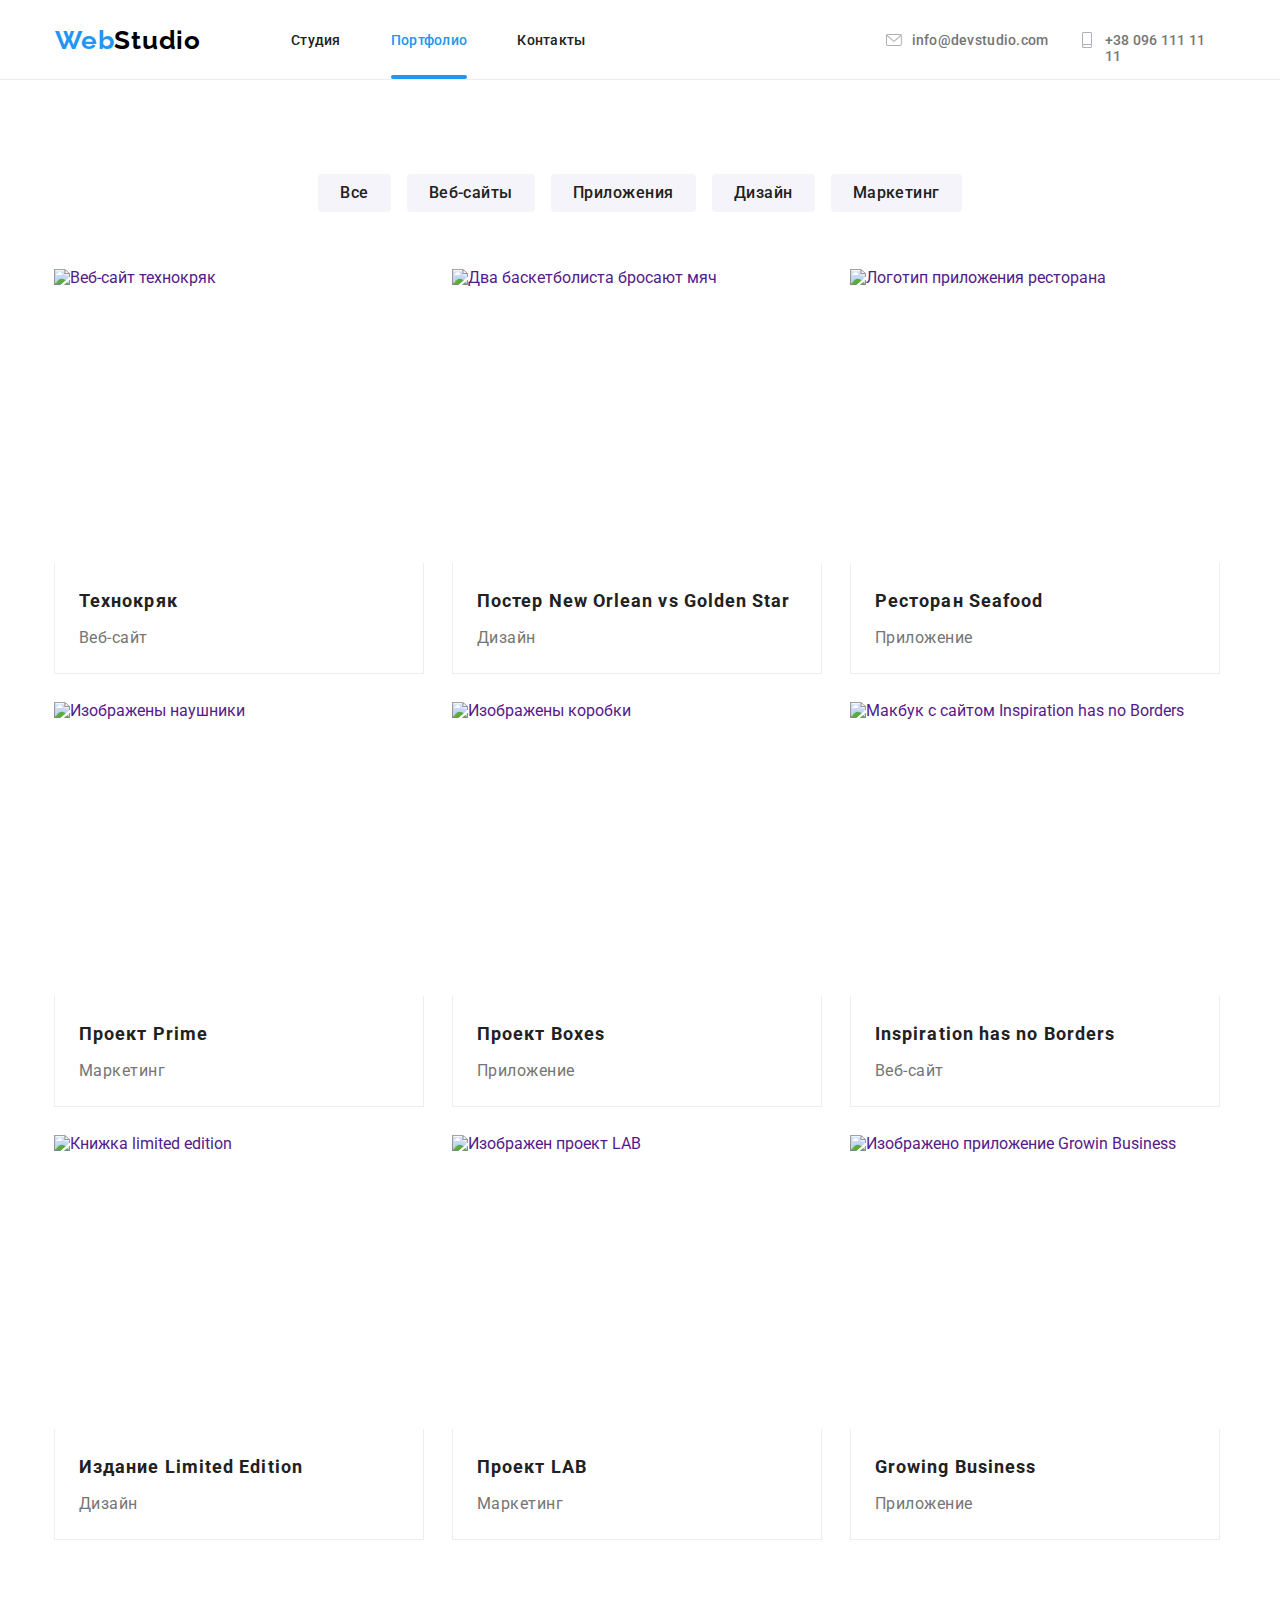
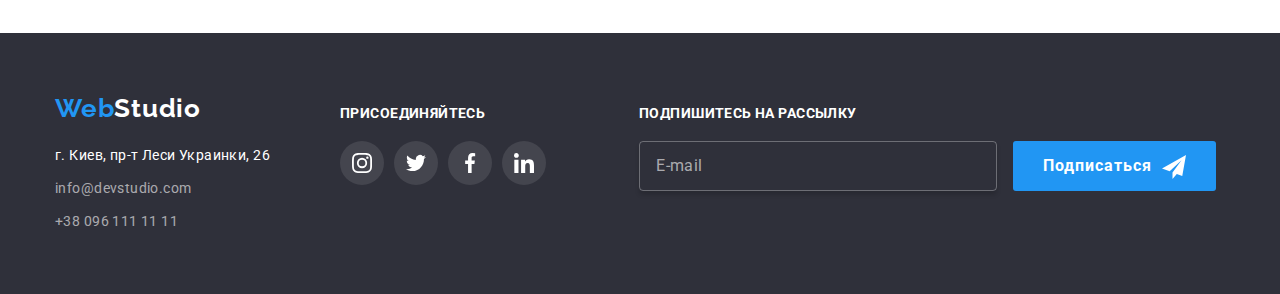
==== commit 2a292168: "адаптовані фільтри" ====
--- a/portfolio.html
+++ b/portfolio.html
@@ -27,10 +27,10 @@
         <div class="navigation-menu-container" id="navigation-menu-container" data-menu>
           <ul class="navigation-list list">
             <li class="navigation-list-item">
-              <a class="navigation-list-link link accent current" href="./index.html">Студия</a>
+              <a class="navigation-list-link link accent" href="./index.html">Студия</a>
             </li>
             <li class="navigation-list-item">
-              <a class="navigation-list-link link accent" href="./portfolio.html">Портфолио</a>
+              <a class="navigation-list-link link accent current" href="./portfolio.html">Портфолио</a>
             </li>
             <li class="navigation-list-item"><a class="navigation-list-link link accent" href="">Контакты</a></li>
           </ul>
@@ -337,6 +337,6 @@
         </div>
       </div>
     </footer>
-    <script src="./js/modal.js"></script>
+    <script src="./js/menu.js"></script>
   </body>
 </html>
--- a/css/portfolio.min.css
+++ b/css/portfolio.min.css
@@ -1,2 +1,2 @@
-.visually-hidden{position:absolute !important;clip:rect(1px 1px 1px 1px);clip:rect(1px, 1px, 1px, 1px);padding:0 !important;border:0 !important;height:1px !important;width:1px !important;overflow:hidden}*,*::before,*::after{margin:0;padding:0}body{font-family:"Roboto",sans-serif;font-style:normal}img{display:block}.section{padding-top:60px;padding-bottom:60px}@media screen and (min-width: 1200px){.section{padding-top:94px;padding-bottom:94px}}.list{list-style:none}.link{text-decoration:none}.address{font-style:normal}.container{padding:0 15px}@media screen and (min-width: 480px){.container{width:480px;margin:0 auto}}@media screen and (min-width: 768px){.container{width:768px}}@media screen and (min-width: 1200px){.container{width:1200px}.header .container{display:flex;align-items:center}}.social-link{display:flex;width:44px;height:44px;border-radius:50%;justify-content:center;align-items:center;transition:background-color 250ms cubic-bezier(0.4, 0, 0.2, 1),transform 250ms cubic-bezier(0.4, 0, 0.2, 1)}.social-link:hover,.social-link:focus{transform:rotate(-360deg)}.social-svg{width:20px;height:20px;fill:#afb1b8;transition:fill 250ms cubic-bezier(0.4, 0, 0.2, 1)}.modal-btn{display:block;margin:0 auto;font-family:"Roboto",sans-serif;font-style:normal;font-weight:700;font-size:16px;line-height:1.875;text-align:center;letter-spacing:0.06em;color:#fff;min-width:200px;height:50px;background-color:#2196f3;border:none;border-radius:3px;padding:10px 30px;cursor:pointer;transition:background-color 250ms cubic-bezier(0.4, 0, 0.2, 1)}.modal-btn:hover,.modal-btn:focus{background-color:#188ce8}.section-title{margin-bottom:30px;font-style:normal;font-weight:700;font-size:28px;line-height:1.179;text-align:center;letter-spacing:0.03em;color:#212121}@media screen and (min-width: 1200px){.section-title{margin-bottom:50px;font-size:36px;line-height:1.167}}.logo{font-family:"Raleway",sans-serif;font-style:normal;font-weight:700;font-size:24px;line-height:1.167;letter-spacing:0.03em;color:#2196f3}.logo-second-part{color:#000}.footer-content .logo-second-part{color:#fff}.footer-content .logo{display:inline-block;margin-bottom:20px}@media screen and (max-width: 767px){.navigation .logo{align-self:center}}@media screen and (min-width: 1200px){.logo{font-size:26px;line-height:1.192}.navigation .logo{margin-right:90px}}.accent:hover,.accent:focus{color:#2196f3}.header{border-bottom:1px solid #ececec;height:60px;position:relative}.header-list-link{display:flex;font-style:normal;font-weight:500;font-size:14px;line-height:1.143;letter-spacing:0.02em;color:#757575;transition:color 250ms cubic-bezier(0.4, 0, 0.2, 1)}.header-list-link-svg{width:16px;height:16px;fill:#afb1b8;margin-right:10px}.header-list-link:hover .header-list-link-svg{fill:#2196f3}.header-list-link:focus .header-list-link-svg{fill:#2196f3}.navigation-btn{display:inline-flex;justify-content:center;align-items:center;width:40px;height:40px;background-color:transparent;border:none;cursor:pointer}.navigation-btn-svg{display:block;width:19px;height:19px}.navigation-btn:hover .navigation-btn-svg,.navigation-btn:focus .navigation-btn-svg{fill:#2196f3}.navigation-list-link{font-style:normal;font-weight:500;font-size:14px;line-height:1.143;letter-spacing:0.02em;color:#212121;padding-bottom:8px;transition:color 250ms cubic-bezier(0.4, 0, 0.2, 1)}.current{position:relative;color:#2196f3}.current::after{position:absolute;content:'';left:0;bottom:0;width:100%;height:4px;background:#2196f3;border-radius:2px}@media screen and (max-width: 767px){.header{padding-top:10px;padding-bottom:10px}.header-address-list-item:not(:last-child){margin-bottom:16px}.header-list-link{justify-content:center}.navigation{display:flex;justify-content:space-between}.navigation-btn .navigation-icon-cross{display:none}.navigation-btn.is-open .navigation-icon-cross{display:block}.navigation-btn.is-open .navigation-icon-menu{display:none}.navigation-menu-container{position:absolute;top:100%;left:0;width:100%;background-color:#fff;text-align:center;padding-top:60px;padding-bottom:60px;border-top:1px solid #ececec}.navigation-menu-container{display:none}.navigation-menu-container.is-open{display:block}.navigation-list{margin-bottom:60px}.navigation-list-item:not(:last-child){margin-bottom:40px}}@media screen and (min-width: 768px){.navigation-btn{display:none}}.portfolio{padding-bottom:94px}.filters{margin-bottom:50px}.filters-list{display:flex;justify-content:center}.filters-list-item:not(:last-child){margin-right:8px}.filters-btn{border:none;background-color:#f5f4fa;border-radius:4px;font-style:normal;font-weight:500;font-size:16px;line-height:1.625;text-align:center;letter-spacing:0.03em;color:#212121;padding:6px 22px;transition:color 250ms cubic-bezier(0.4, 0, 0.2, 1),background-color 250ms cubic-bezier(0.4, 0, 0.2, 1),box-shadow 250ms cubic-bezier(0.4, 0, 0.2, 1)}.filters-btn:hover,.filters-btn:focus{color:#fff;background-color:#2196f3;box-shadow:0px 3px 1px rgba(0,0,0,0.1),0px 1px 2px rgba(0,0,0,0.08),0px 2px 2px rgba(0,0,0,0.12)}.projects-list{display:flex;flex-wrap:wrap;margin:-15px}.projects-list-item{display:inline-block;margin:14px}.projects-list-link{display:block;transition:box-shadow 250ms cubic-bezier(0.4, 0, 0.2, 1)}.projects-list-link:hover{box-shadow:0px 1px 1px rgba(0,0,0,0.12),0px 4px 4px rgba(0,0,0,0.06),1px 4px 6px rgba(0,0,0,0.16)}.projects-list-link:focus{box-shadow:0px 1px 1px rgba(0,0,0,0.12),0px 4px 4px rgba(0,0,0,0.06),1px 4px 6px rgba(0,0,0,0.16)}.projects-list-content{padding:20px 24px;border-right:1px solid #eee;border-left:1px solid #eee;border-bottom:1px solid #eee}.projects-header{font-style:normal;font-weight:700;font-size:18px;line-height:2;letter-spacing:0.06em;color:#212121;margin-bottom:4px}.projects-subtitle{font-style:normal;font-weight:400;font-size:16px;line-height:1.875;letter-spacing:0.03em;color:#757575}.card-overlay{position:relative;overflow:hidden}.overlay-content{position:absolute;top:0;bottom:0;font-weight:400;font-size:18px;line-height:1.556;letter-spacing:0.03em;color:#fff;width:100%;height:100%;padding:63px 24px;background:rgba(33,150,243,0.9);transform:translatey(100%);transition:250ms cubic-bezier(0.4, 0, 0.2, 1)}.projects-list-link:hover .overlay-content{transform:translatey(0%);overflow:auto}.projects-list-link:focus .overlay-content{transform:translatey(0%);overflow:auto}.footer{background-color:#2f303a}.footer-content{padding-top:60px;padding-bottom:60px}.footer-address-list{font-style:normal;font-weight:400;font-size:14px;line-height:1.714;letter-spacing:0.03em}.footer-map-link{color:#fff;transition:color 250ms cubic-bezier(0.4, 0, 0.2, 1)}.footer-link{color:rgba(255,255,255,0.6);transition:color 250ms cubic-bezier(0.4, 0, 0.2, 1)}.footer-join-header{font-weight:700;color:#fff;font-size:14px;line-height:1.142;letter-spacing:0.03em;text-transform:uppercase;margin-bottom:20px}.footer-social-list{display:flex}.footer-social-list-item:not(:last-child){margin-right:10px}.footer-social-list-link{background-color:rgba(255,255,255,0.1)}.footer-social-list-link:hover,.footer-social-list-link:focus{background-color:#2196f3}.footer-social-list-svg{fill:#fff}.footer-social-list-link:hover .footer-social-list-svg,.footer-social-list-link:focus .footer-social-list-svg{fill:#fff}.subscribe-title{font-weight:700;color:#fff;font-size:14px;line-height:1.142;letter-spacing:0.03em;text-transform:uppercase;margin-bottom:20px}.subscribe-input{margin-bottom:20px;height:50px;background-color:transparent;border:1px solid rgba(255,255,255,0.3);box-shadow:0px 4px 4px rgba(0,0,0,0.15);border-radius:4px;padding-left:16px;outline:none;transition:border 250ms cubic-bezier(0.4, 0, 0.2, 1);color:#fff}.subscribe-input::placeholder{font-weight:400;font-size:16px;line-height:1.25;letter-spacing:0.03em;color:rgba(255,255,255,0.6)}.subscribe-input:focus{border:1px solid #2196f3}.subscribe-btn{margin:0 auto;font-family:"Roboto",sans-serif;font-style:normal;font-weight:700;font-size:16px;line-height:1.875;text-align:center;letter-spacing:0.06em;color:#fff;min-width:200px;height:50px;background-color:#2196f3;border:none;border-radius:3px;padding:10px 30px;cursor:pointer;transition:background-color 250ms cubic-bezier(0.4, 0, 0.2, 1);display:inline-block}.subscribe-btn::after{content:'';display:inline-block;width:24px;height:24px;margin-left:10px;background-image:url(../images/footer/send-footer.svg);vertical-align:middle}.subscribe-btn:hover,.subscribe-btn:focus{background-color:#188ce8}@media screen and (max-width: 767px){.footer-join{text-align:center;margin-top:60px;margin-bottom:60px}.subscribe-input{width:100%}}@media screen and (min-width: 768px){.footer-content{display:flex;flex-wrap:wrap;justify-content:space-between}.footer-left-side{display:inline-block}.footer-join{display:inline-block;padding-top:5px}.subscribe{flex-grow:1}.subscribe-input{width:450px}}@media screen and (min-width: 768px) and (max-width: 1199px){.footer-content{padding-right:76px;padding-left:89px}.footer-left-side{margin-bottom:60px}}@media screen and (max-width: 1199px){.footer-address-list-item:not(:last-child){margin-bottom:8px}.footer-social-list{width:206px;margin:0 auto}.footer-left-side{text-align:center}.footer-join{text-align:center}.subscribe{text-align:center}}@media screen and (min-width: 1200px){.footer-address-list-item:not(:last-child){margin-bottom:9px}.footer-left-side{margin-right:70px}.footer-join{padding-top:12px;margin-right:93px}.subscribe{padding-top:12px}.subscribe-input{width:358px;margin-right:12px}}
+.visually-hidden{position:absolute !important;clip:rect(1px 1px 1px 1px);clip:rect(1px, 1px, 1px, 1px);padding:0 !important;border:0 !important;height:1px !important;width:1px !important;overflow:hidden}*,*::before,*::after{margin:0;padding:0}body{font-family:"Roboto",sans-serif;font-style:normal}img{display:block;max-width:100%;height:auto}.section{padding-top:60px;padding-bottom:60px}@media screen and (min-width: 1200px){.section{padding-top:94px;padding-bottom:94px}}.list{list-style:none}.link{text-decoration:none}.address{font-style:normal}.container{padding:0 15px}@media screen and (min-width: 480px){.container{width:480px;margin:0 auto}}@media screen and (min-width: 768px){.container{width:768px}}@media screen and (min-width: 1200px){.container{width:1200px}.header .container{display:flex;align-items:center}}.social-link{display:flex;width:44px;height:44px;border-radius:50%;justify-content:center;align-items:center;transition:background-color 250ms cubic-bezier(0.4, 0, 0.2, 1),transform 250ms cubic-bezier(0.4, 0, 0.2, 1)}.social-link:hover,.social-link:focus{transform:rotate(-360deg)}.social-svg{width:20px;height:20px;fill:#afb1b8;transition:fill 250ms cubic-bezier(0.4, 0, 0.2, 1)}.modal-btn{display:block;margin:0 auto;font-family:"Roboto",sans-serif;font-style:normal;font-weight:700;font-size:16px;line-height:1.875;text-align:center;letter-spacing:0.06em;color:#fff;min-width:200px;height:50px;background-color:#2196f3;border:none;border-radius:3px;padding:10px 30px;cursor:pointer;transition:background-color 250ms cubic-bezier(0.4, 0, 0.2, 1)}.modal-btn:hover,.modal-btn:focus{background-color:#188ce8}.section-title{margin-bottom:30px;font-style:normal;font-weight:700;font-size:28px;line-height:1.179;text-align:center;letter-spacing:0.03em;color:#212121}@media screen and (min-width: 1200px){.section-title{margin-bottom:50px;font-size:36px;line-height:1.167}}.logo{font-family:"Raleway",sans-serif;font-style:normal;font-weight:700;font-size:24px;line-height:1.167;letter-spacing:0.03em;color:#2196f3}.logo-second-part{color:#000}.footer-content .logo-second-part{color:#fff}.footer-content .logo{display:inline-block;margin-bottom:20px}.navigation .logo{align-self:center}@media screen and (min-width: 768px) and (max-width: 1199px){.navigation .logo{margin-right:88px}}@media screen and (min-width: 1200px){.logo{font-size:26px;line-height:1.192}.navigation .logo{margin-right:90px}}.accent:hover,.accent:focus{color:#2196f3}.header{border-bottom:1px solid #ececec;position:relative}.header-list-link{display:flex;font-style:normal;font-weight:500;letter-spacing:0.02em;color:#757575;transition:color 250ms cubic-bezier(0.4, 0, 0.2, 1)}.header-list-link-svg{width:16px;height:16px;fill:#afb1b8;margin-right:10px}.header-list-link:hover .header-list-link-svg{fill:#2196f3}.header-list-link:focus .header-list-link-svg{fill:#2196f3}.navigation-btn{display:inline-flex;justify-content:center;align-items:center;width:40px;height:40px;background-color:transparent;border:none;cursor:pointer}.navigation-btn-svg{display:block;width:19px;height:19px}.navigation-btn:hover .navigation-btn-svg,.navigation-btn:focus .navigation-btn-svg{fill:#2196f3}.navigation-list-link{font-style:normal;font-weight:500;letter-spacing:0.02em;color:#212121;transition:color 250ms cubic-bezier(0.4, 0, 0.2, 1)}.current{position:relative;color:#2196f3}.current::after{position:absolute;content:'';left:0;bottom:0;width:100%;height:4px;background:#2196f3;border-radius:2px}@media screen and (max-width: 767px){.header{padding-top:10px;padding-bottom:10px;height:60px}.header-address-list-item:not(:last-child){margin-bottom:16px}.header-list-link{justify-content:center;font-size:18px;line-height:1.167}.navigation{display:flex;justify-content:space-between}.navigation-btn .navigation-icon-cross{display:none}.navigation-btn.is-open .navigation-icon-cross{display:block}.navigation-btn.is-open .navigation-icon-menu{display:none}.navigation-menu-container{position:absolute;z-index:10;top:100%;left:0;width:100%;background-color:#fff;text-align:center;padding-top:60px;padding-bottom:60px;border-top:1px solid #ececec}.navigation-menu-container{display:none}.navigation-menu-container.is-open{display:block}.navigation-list{margin-bottom:60px}.navigation-list-item:not(:last-child){margin-bottom:40px}.navigation-list-link{font-size:18px;line-height:1.167;padding-bottom:12px}}@media screen and (min-width: 768px){.header{height:80px}.header-address-list{align-self:center}.header-list-link{font-size:12px;line-height:1.167}.navigation{display:flex;height:80px}.navigation-btn{display:none}.navigation-menu-container{display:flex}.navigation-list{display:flex;align-items:center;margin-right:84px}.navigation-list-item:not(:last-child){margin-right:50px}.navigation-list-link{font-size:14px;line-height:1.143;padding-top:32px;padding-bottom:31px}}@media screen and (max-width: 1199px){.header-address-list{padding-top:21px;padding-bottom:21px}.header-address-list-item:not(:last-child){margin-bottom:10px}.header-address-list-item:last-child{margin-left:-2px}}@media screen and (min-width: 1200px){.header-address-list{display:flex;padding-top:32px;padding-bottom:32px}.header-address-list-item:not(:last-child){margin-right:30px}.header-list-link{font-size:14px;line-height:1.143}.navigation-list{margin-right:300px}.navigation-list-link{font-size:14px;line-height:1.143}}.filters-list{display:flex;margin:-8px}.filters-list-item{margin:8px}.filters-btn{display:inline-block;border:none;background-color:#f5f4fa;border-radius:4px;font-style:normal;font-weight:500;font-size:16px;line-height:1.625;text-align:center;letter-spacing:0.03em;color:#212121;padding:6px 22px;transition:color 250ms cubic-bezier(0.4, 0, 0.2, 1),background-color 250ms cubic-bezier(0.4, 0, 0.2, 1),box-shadow 250ms cubic-bezier(0.4, 0, 0.2, 1)}.filters-btn:hover,.filters-btn:focus{color:#fff;background-color:#2196f3;box-shadow:0px 3px 1px rgba(0,0,0,0.1),0px 1px 2px rgba(0,0,0,0.08),0px 2px 2px rgba(0,0,0,0.12)}@media screen and (max-width: 767px){.filters{margin-bottom:40px}.filters-list{flex-wrap:wrap}}@media screen and (min-width: 768px){.filters{margin-bottom:30px}.filters-list{justify-content:center}}@media screen and (min-width: 1200px){.filters{margin-bottom:50px}}.projects-list{display:flex;flex-wrap:wrap;margin:-15px}.projects-list-item{display:inline-block;margin:14px}.projects-list-link{display:block;transition:box-shadow 250ms cubic-bezier(0.4, 0, 0.2, 1)}.projects-list-link:hover{box-shadow:0px 1px 1px rgba(0,0,0,0.12),0px 4px 4px rgba(0,0,0,0.06),1px 4px 6px rgba(0,0,0,0.16)}.projects-list-link:focus{box-shadow:0px 1px 1px rgba(0,0,0,0.12),0px 4px 4px rgba(0,0,0,0.06),1px 4px 6px rgba(0,0,0,0.16)}.projects-list-content{padding:20px 24px;border-right:1px solid #eee;border-left:1px solid #eee;border-bottom:1px solid #eee}.projects-header{font-style:normal;font-weight:700;font-size:18px;line-height:2;letter-spacing:0.06em;color:#212121;margin-bottom:4px}.projects-subtitle{font-style:normal;font-weight:400;font-size:16px;line-height:1.875;letter-spacing:0.03em;color:#757575}.card-overlay{position:relative;overflow:hidden}.overlay-content{position:absolute;top:0;bottom:0;font-weight:400;font-size:18px;line-height:1.556;letter-spacing:0.03em;color:#fff;width:100%;height:100%;padding:63px 24px;background:rgba(33,150,243,0.9);transform:translatey(100%);transition:250ms cubic-bezier(0.4, 0, 0.2, 1)}.projects-list-link:hover .overlay-content{transform:translatey(0%);overflow:auto}.projects-list-link:focus .overlay-content{transform:translatey(0%);overflow:auto}.footer{background-color:#2f303a}.footer-content{padding-top:60px;padding-bottom:60px}.footer-address-list{font-style:normal;font-weight:400;font-size:14px;line-height:1.714;letter-spacing:0.03em}.footer-map-link{color:#fff;transition:color 250ms cubic-bezier(0.4, 0, 0.2, 1)}.footer-link{color:rgba(255,255,255,0.6);transition:color 250ms cubic-bezier(0.4, 0, 0.2, 1)}.footer-join-header{font-weight:700;color:#fff;font-size:14px;line-height:1.142;letter-spacing:0.03em;text-transform:uppercase;margin-bottom:20px}.footer-social-list{display:flex}.footer-social-list-item:not(:last-child){margin-right:10px}.footer-social-list-link{background-color:rgba(255,255,255,0.1)}.footer-social-list-link:hover,.footer-social-list-link:focus{background-color:#2196f3}.footer-social-list-svg{fill:#fff}.footer-social-list-link:hover .footer-social-list-svg,.footer-social-list-link:focus .footer-social-list-svg{fill:#fff}.subscribe-title{font-weight:700;color:#fff;font-size:14px;line-height:1.142;letter-spacing:0.03em;text-transform:uppercase;margin-bottom:20px}.subscribe-input{margin-bottom:20px;height:50px;background-color:transparent;border:1px solid rgba(255,255,255,0.3);box-shadow:0px 4px 4px rgba(0,0,0,0.15);border-radius:4px;padding-left:16px;outline:none;transition:border 250ms cubic-bezier(0.4, 0, 0.2, 1);color:#fff}.subscribe-input::placeholder{font-weight:400;font-size:16px;line-height:1.25;letter-spacing:0.03em;color:rgba(255,255,255,0.6)}.subscribe-input:focus{border:1px solid #2196f3}.subscribe-btn{margin:0 auto;font-family:"Roboto",sans-serif;font-style:normal;font-weight:700;font-size:16px;line-height:1.875;text-align:center;letter-spacing:0.06em;color:#fff;min-width:200px;height:50px;background-color:#2196f3;border:none;border-radius:3px;padding:10px 30px;cursor:pointer;transition:background-color 250ms cubic-bezier(0.4, 0, 0.2, 1);display:inline-block}.subscribe-btn::after{content:'';display:inline-block;width:24px;height:24px;margin-left:10px;background-image:url(../images/footer/send-footer.svg);vertical-align:middle}.subscribe-btn:hover,.subscribe-btn:focus{background-color:#188ce8}@media screen and (max-width: 767px){.footer-join{text-align:center;margin-top:60px;margin-bottom:60px}.subscribe-input{width:100%}}@media screen and (min-width: 768px){.footer-content{display:flex;flex-wrap:wrap;justify-content:space-between}.footer-left-side{display:inline-block}.footer-join{display:inline-block;padding-top:5px}.subscribe{flex-grow:1}.subscribe-input{width:450px}}@media screen and (min-width: 768px) and (max-width: 1199px){.footer-content{padding-right:76px;padding-left:89px}.footer-left-side{margin-bottom:60px}}@media screen and (max-width: 1199px){.footer-address-list-item:not(:last-child){margin-bottom:8px}.footer-social-list{width:206px;margin:0 auto}.footer-left-side{text-align:center}.footer-join{text-align:center}.subscribe{text-align:center}}@media screen and (min-width: 1200px){.footer-address-list-item:not(:last-child){margin-bottom:9px}.footer-left-side{margin-right:70px}.footer-join{padding-top:12px;margin-right:93px}.subscribe{padding-top:12px}.subscribe-input{width:358px;margin-right:12px}}
 /*# sourceMappingURL=portfolio.min.css.map */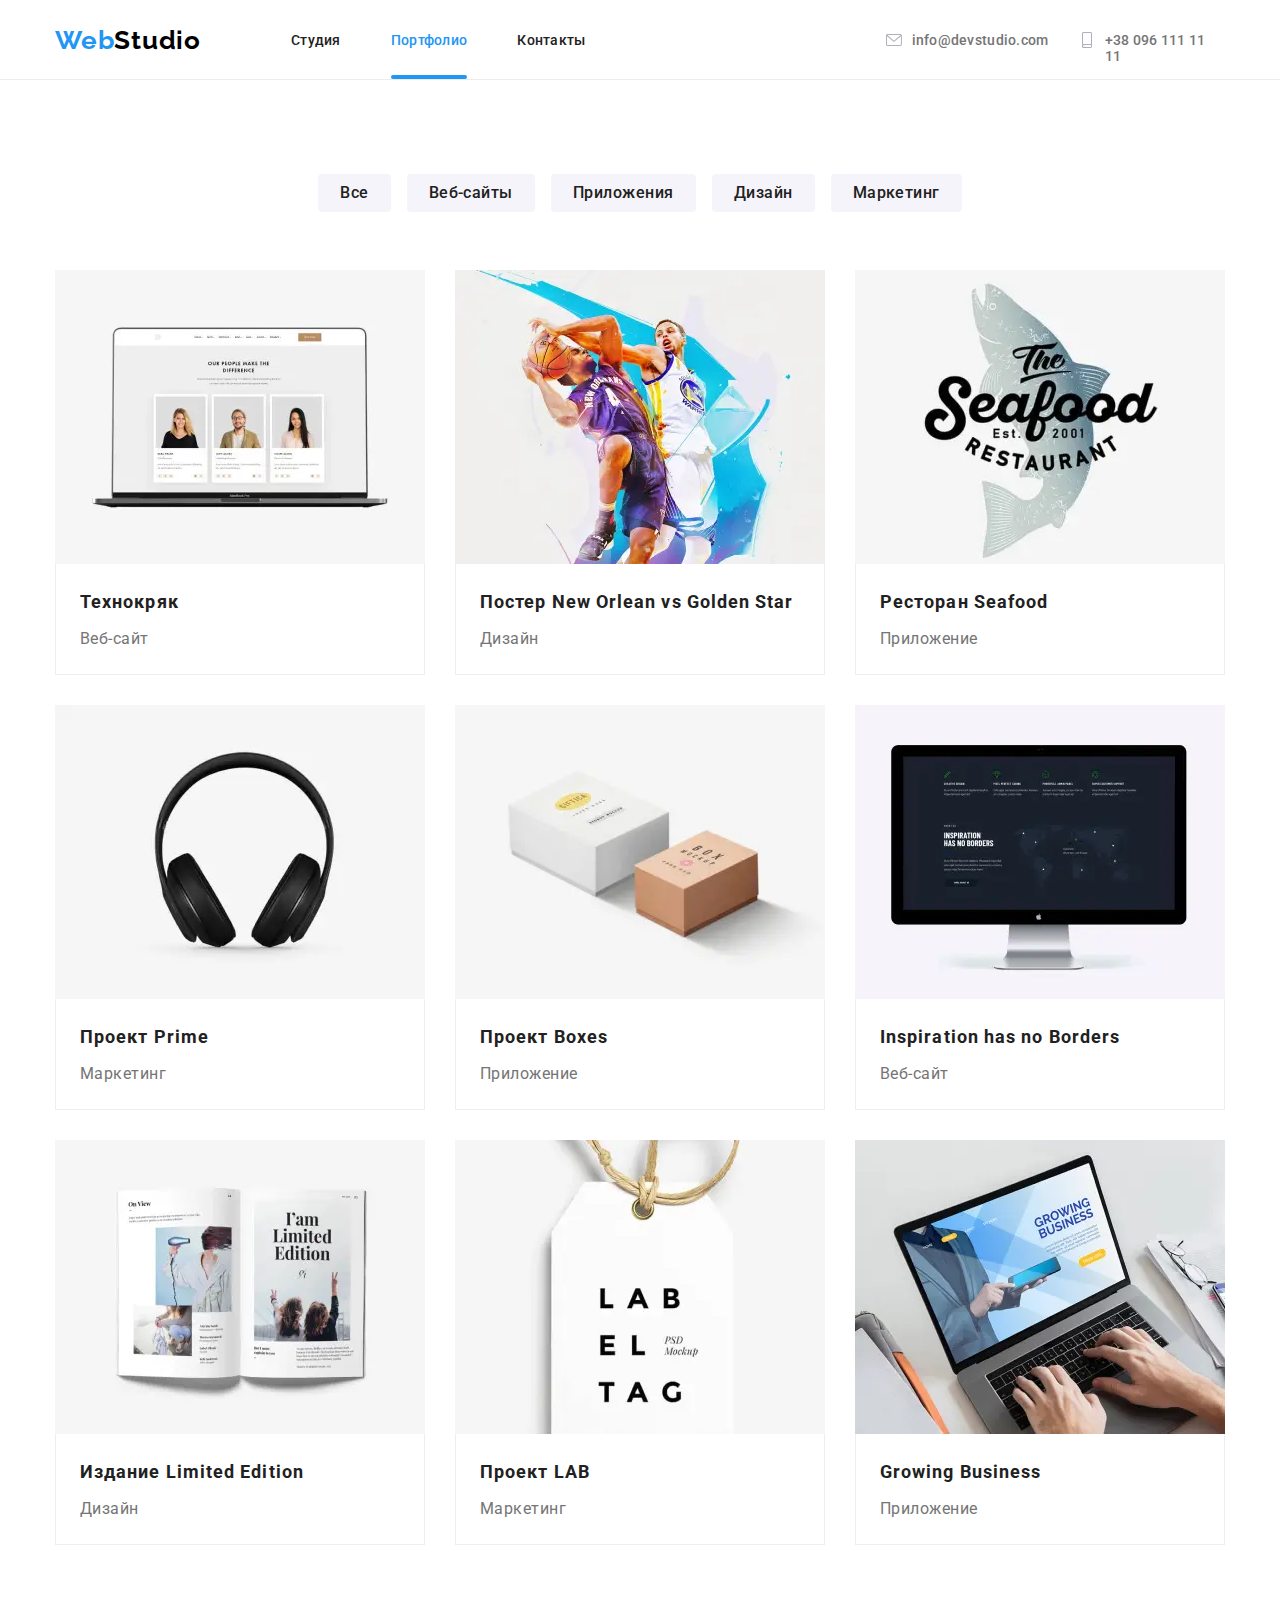
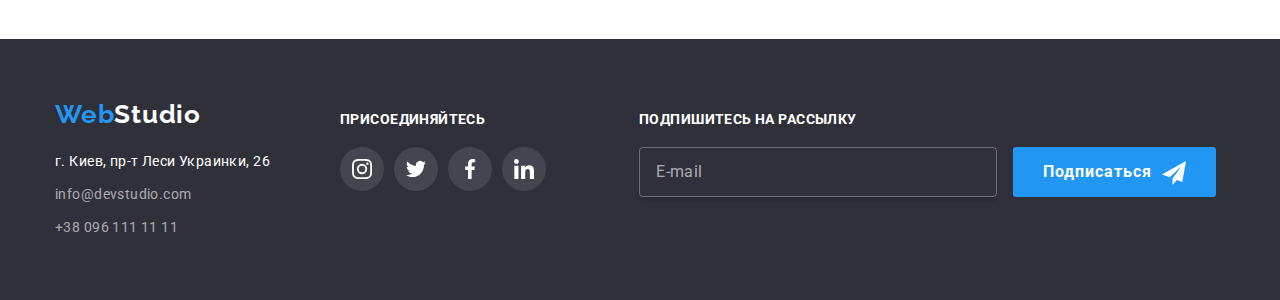
==== commit 6a107943: "готовий проект" ====
--- a/portfolio.html
+++ b/portfolio.html
@@ -78,13 +78,32 @@
               <li class="projects-list-item">
                 <a href="" class="projects-list-link link">
                   <div class="card-overlay">
-                    <img
-                      class="projects-img"
-                      src="./images/portfolio_projects/technokryak.jpg"
-                      alt="Веб-сайт технокряк"
-                      width="370"
-                      height="294"
-                    />
+                     <picture>
+                      <source
+                        srcset="./images/portfolio_projects/desctop/webp/proj-1-desctop.webp 1x, 
+                        ./images/portfolio_projects/desctop/webp/proj-1-desctop@2x.webp 2x"
+                        media="(min-width:1200px)" type="image/webp">
+                      <source
+                        srcset="./images/portfolio_projects/tablet/webp/proj-1-tablet.webp 1x, 
+                        ./images/portfolio_projects/tablet/webp/proj-1-tablet@2x.webp 2x"
+                        media="(min-width:768px)" type="image/webp">
+                      <source
+                        srcset="./images/portfolio_projects/mobil/webp/proj-1-mobil.webp 1x, 
+                        ./images/portfolio_projects/mobil/webp/proj-1-mobil@2x.webp 2x"
+                        media="(max-width:767px)" type="image/webp">
+
+                        <source srcset="./images/portfolio_projects/desctop/proj-1-desctop.jpg 1x, ./images/portfolio_projects/desctop/proj-1-desctop@2x.jpg 2x"
+                          media="(min-width:1200px)">
+                        <source srcset="./images/portfolio_projects/tablet/proj-1-tablet.jpg 1x, ./images/portfolio_projects/tablet/proj-1-tablet@2x.jpg 2x"
+                          media="(min-width:768px)">
+                        <source srcset="./images/portfolio_projects/mobil/proj-1-mobil.jpg 1x, ./images/portfolio_projects/mobil/proj-1-mobil@2x.jpg 2x"
+                          media="(max-width:767px)">
+                        <img
+                              class="projects-img"
+                              src="./images/portfolio_projects/mobil/proj-1-mobil.jpg"
+                              alt="Веб-сайт технокряк"
+                            />
+                      </picture>
                     <p class="overlay-content">
                       Технокряк это современная площадка распространения коронавируса. Компании используют эту платформу
                       для цифрового шпионажа и атак на защищённые сервера конкурентов.
@@ -99,13 +118,33 @@
               <li class="projects-list-item">
                 <a href="" class="projects-list-link link">
                   <div class="card-overlay">
-                    <img
-                      class="projects-img"
-                      src="./images/portfolio_projects/poster.jpg"
-                      alt="Два баскетболиста бросают мяч"
-                      width="370"
-                      height="294"
-                    />
+                     <picture>
+                          <source srcset="./images/portfolio_projects/desctop/webp/proj-2-desctop.webp 1x, 
+                                                  ./images/portfolio_projects/desctop/webp/proj-2-desctop@2x.webp 2x" media="(min-width:1200px)"
+                            type="image/webp">
+                          <source srcset="./images/portfolio_projects/tablet/webp/proj-2-tablet.webp 1x, 
+                                                  ./images/portfolio_projects/tablet/webp/proj-2-tablet@2x.webp 2x" media="(min-width:768px)"
+                            type="image/webp">
+                          <source srcset="./images/portfolio_projects/mobil/webp/proj-2-mobil.webp 1x, 
+                                                  ./images/portfolio_projects/mobil/webp/proj-2-mobil@2x.webp 2x" media="(max-width:767px)"
+                            type="image/webp">
+
+                          <source
+                            srcset="./images/portfolio_projects/desctop/proj-2-desctop.jpg 1x, ./images/portfolio_projects/desctop/proj-2-desctop@2x.jpg 2x"
+                            media="(min-width:1200px)">
+                          <source
+                            srcset="./images/portfolio_projects/tablet/proj-2-tablet.jpg 1x, ./images/portfolio_projects/tablet/proj-2-tablet@2x.jpg 2x"
+                            media="(min-width:768px)">
+                          <source
+                            srcset="./images/portfolio_projects/mobil/proj-2-mobil.jpg 1x, ./images/portfolio_projects/mobil/proj-2-mobil@2x.jpg 2x"
+                            media="(max-width:767px)">
+                          <img
+                                class="projects-img"
+                                src="./images/portfolio_project/mobil/proj-2-mobil.jpg"
+                              alt="Два баскетболиста бросают мяч"
+                              />
+                      </picture>
+                    
                     <p class="overlay-content">
                       Технокряк это современная площадка распространения коронавируса. Компании используют эту платформу
                       для цифрового шпионажа и атак на защищённые сервера конкурентов.
@@ -120,13 +159,33 @@
               <li class="projects-list-item">
                 <a href="" class="projects-list-link link">
                   <div class="card-overlay">
-                    <img
-                      class="projects-img"
-                      src="./images/portfolio_projects/restaurant_seafood.jpg"
-                      alt="Логотип приложения ресторана"
-                      width="370"
-                      height="294"
-                    />
+                     <picture>
+                      <source srcset="./images/portfolio_projects/desctop/webp/proj-3-desctop.webp 1x, 
+                                              ./images/portfolio_projects/desctop/webp/proj-3-desctop@2x.webp 2x" media="(min-width:1200px)"
+                        type="image/webp">
+                      <source srcset="./images/portfolio_projects/tablet/webp/proj-3-tablet.webp 1x, 
+                                              ./images/portfolio_projects/tablet/webp/proj-3-tablet@2x.webp 2x" media="(min-width:768px)"
+                        type="image/webp">
+                      <source srcset="./images/portfolio_projects/mobil/webp/proj-3-mobil.webp 1x, 
+                                              ./images/portfolio_projects/mobil/webp/proj-3-mobil@2x.webp 2x" media="(max-width:767px)"
+                        type="image/webp">
+
+                        <source
+                          srcset="./images/portfolio_projects/desctop/proj-3-desctop.jpg 1x, ./images/portfolio_projects/desctop/proj-3-desctop@2x.jpg 2x"
+                          media="(min-width:1200px)">
+                        <source
+                          srcset="./images/portfolio_projects/tablet/proj-3-tablet.jpg 1x, ./images/portfolio_projects/tablet/proj-3-tablet@2x.jpg 2x"
+                          media="(min-width:768px)">
+                        <source
+                          srcset="./images/portfolio_projects/mobil/proj-3-mobil.jpg 1x, ./images/portfolio_projects/mobil/proj-3-mobil@2x.jpg 2x"
+                          media="(max-width:767px)">
+                        <img
+                              class="projects-img"
+                              src="./images/portfolio_projects/mobil/proj-3-mobil.jpg"
+                              alt="Логотип приложения ресторана"
+                            />
+                      </picture>
+                    
                     <p class="overlay-content">
                       Технокряк это современная площадка распространения коронавируса. Компании используют эту платформу
                       для цифрового шпионажа и атак на защищённые сервера конкурентов. Технокряк это современная
@@ -145,13 +204,33 @@
               <li class="projects-list-item">
                 <a href="" class="projects-list-link link">
                   <div class="card-overlay">
-                    <img
-                      class="projects-img"
-                      src="./images/portfolio_projects/project_prime.jpg"
-                      alt="Изображены наушники"
-                      width="370"
-                      height="294"
-                    />
+                     <picture>
+                        <source srcset="./images/portfolio_projects/desctop/webp/proj-4-desctop.webp 1x, 
+                                                ./images/portfolio_projects/desctop/webp/proj-4-desctop@2x.webp 2x" media="(min-width:1200px)"
+                          type="image/webp">
+                        <source srcset="./images/portfolio_projects/tablet/webp/proj-4-tablet.webp 1x, 
+                                                ./images/portfolio_projects/tablet/webp/proj-4-tablet@2x.webp 2x" media="(min-width:768px)"
+                          type="image/webp">
+                        <source srcset="./images/portfolio_projects/mobil/webp/proj-4-mobil.webp 1x, 
+                                                ./images/portfolio_projects/mobil/webp/proj-4-mobil@2x.webp 2x" media="(max-width:767px)"
+                          type="image/webp">
+
+                        <source
+                          srcset="./images/portfolio_projects/desctop/proj-4-desctop.jpg 1x, ./images/portfolio_projects/desctop/proj-4-desctop@2x.jpg 2x"
+                          media="(min-width:1200px)">
+                        <source
+                          srcset="./images/portfolio_projects/tablet/proj-4-tablet.jpg 1x, ./images/portfolio_projects/tablet/proj-4-tablet@2x.jpg 2x"
+                          media="(min-width:768px)">
+                        <source
+                          srcset="./images/portfolio_projects/mobil/proj-4-mobil.jpg 1x, ./images/portfolio_projects/mobil/proj-4-mobil@2x.jpg 2x"
+                          media="(max-width:767px)">
+                        <img
+                              class="projects-img"
+                              src="./images/portfolio_projects/mobil/proj-4-mobil.jpg"
+                              alt="Изображены наушники"
+                            />
+                      </picture>
+                    
                     <p class="overlay-content">
                       Технокряк это современная площадка распространения коронавируса. Компании используют эту платформу
                       для цифрового шпионажа и атак на защищённые сервера конкурентов.
@@ -166,13 +245,32 @@
               <li class="projects-list-item">
                 <a href="" class="projects-list-link link">
                   <div class="card-overlay">
-                    <img
-                      class="projects-img"
-                      src="./images/portfolio_projects/project_boxes.jpg"
-                      alt="Изображены коробки"
-                      width="370"
-                      height="294"
-                    />
+                     <picture>
+                        <source srcset="./images/portfolio_projects/desctop/webp/proj-5-desctop.webp 1x, 
+                                                ./images/portfolio_projects/desctop/webp/proj-5-desctop@2x.webp 2x" media="(min-width:1200px)"
+                          type="image/webp">
+                        <source srcset="./images/portfolio_projects/tablet/webp/proj-5-tablet.webp 1x, 
+                                                ./images/portfolio_projects/tablet/webp/proj-5-tablet@2x.webp 2x" media="(min-width:768px)"
+                          type="image/webp">
+                        <source srcset="./images/portfolio_projects/mobil/webp/proj-5-mobil.webp 1x, 
+                                                ./images/portfolio_projects/mobil/webp/proj-5-mobil@2x.webp 2x" media="(max-width:767px)"
+                          type="image/webp">
+                        <source
+                          srcset="./images/portfolio_projects/desctop/proj-5-desctop.jpg 1x, ./images/portfolio_projects/desctop/proj-5-desctop@2x.jpg 2x"
+                          media="(min-width:1200px)">
+                        <source
+                          srcset="./images/portfolio_projects/tablet/proj-5-tablet.jpg 1x, ./images/portfolio_projects/tablet/proj-5-tablet@2x.jpg 2x"
+                          media="(min-width:768px)">
+                        <source
+                          srcset="./images/portfolio_projects/mobil/proj-5-mobil.jpg 1x, ./images/portfolio_projects/mobil/proj-5-mobil@2x.jpg 2x"
+                          media="(max-width:767px)">
+                          <img
+                                class="projects-img"
+                                src="./images/portfolio_projects/mobil/proj-5-mobil.jpg"
+                                alt="Изображены коробки"
+                              />
+                        </picture>
+                    
                     <p class="overlay-content">
                       Технокряк это современная площадка распространения коронавируса. Компании используют эту платформу
                       для цифрового шпионажа и атак на защищённые сервера конкурентов.
@@ -187,13 +285,32 @@
               <li class="projects-list-item">
                 <a href="" class="projects-list-link link">
                   <div class="card-overlay">
-                    <img
-                      class="projects-img"
-                      src="./images/portfolio_projects/inspiration.jpg"
-                      alt="Макбук с сайтом Inspiration has no Borders"
-                      width="370"
-                      height="294"
-                    />
+                     <picture>
+                        <source srcset="./images/portfolio_projects/desctop/webp/proj-6-desctop.webp 1x, 
+                                                ./images/portfolio_projects/desctop/webp/proj-6-desctop@2x.webp 2x" media="(min-width:1200px)"
+                          type="image/webp">
+                        <source srcset="./images/portfolio_projects/tablet/webp/proj-6-tablet.webp 1x, 
+                                                ./images/portfolio_projects/tablet/webp/proj-6-tablet@2x.webp 2x" media="(min-width:768px)"
+                          type="image/webp">
+                        <source srcset="./images/portfolio_projects/mobil/webp/proj-6-mobil.webp 1x, 
+                                                ./images/portfolio_projects/mobil/webp/proj-6-mobil@2x.webp 2x" media="(max-width:767px)"
+                          type="image/webp">
+                        <source
+                          srcset="./images/portfolio_projects/desctop/proj-6-desctop.jpg 1x, ./images/portfolio_projects/desctop/proj-6-desctop@2x.jpg 2x"
+                          media="(min-width:1200px)">
+                        <source
+                          srcset="./images/portfolio_projects/tablet/proj-6-tablet.jpg 1x, ./images/portfolio_projects/tablet/proj-6-tablet@2x.jpg 2x"
+                          media="(min-width:768px)">
+                        <source
+                          srcset="./images/portfolio_projects/mobil/proj-6-mobil.jpg 1x, ./images/portfolio_projects/mobil/proj-6-mobil@2x.jpg 2x"
+                          media="(max-width:767px)">
+                        <img
+                              class="projects-img"
+                              src="./images/portfolio_projects/mobil/proj-6-mobil.jpg"
+                              alt="Макбук с сайтом Inspiration has no Borders"
+                            />
+                      </picture>
+                    
                     <p class="overlay-content">
                       Технокряк это современная площадка распространения коронавируса. Компании используют эту платформу
                       для цифрового шпионажа и атак на защищённые сервера конкурентов.
@@ -208,13 +325,32 @@
               <li class="projects-list-item">
                 <a href="" class="projects-list-link link">
                   <div class="card-overlay">
-                    <img
-                      class="projects-img"
-                      src="./images/portfolio_projects/limited_edition.jpg"
-                      alt="Книжка limited edition"
-                      width="370"
-                      height="294"
-                    />
+                     <picture>
+                        <source srcset="./images/portfolio_projects/desctop/webp/proj-7-desctop.webp 1x, 
+                                                ./images/portfolio_projects/desctop/webp/proj-7-desctop@2x.webp 2x" media="(min-width:1200px)"
+                          type="image/webp">
+                        <source srcset="./images/portfolio_projects/tablet/webp/proj-7-tablet.webp 1x, 
+                                                ./images/portfolio_projects/tablet/webp/proj-7-tablet@2x.webp 2x" media="(min-width:768px)"
+                          type="image/webp">
+                        <source srcset="./images/portfolio_projects/mobil/webp/proj-7-mobil.webp 1x, 
+                                                ./images/portfolio_projects/mobil/webp/proj-7-mobil@2x.webp 2x" media="(max-width:767px)"
+                          type="image/webp">
+                        <source
+                          srcset="./images/portfolio_projects/desctop/proj-7-desctop.jpg 1x, ./images/portfolio_projects/desctop/proj-7-desctop@2x.jpg 2x"
+                          media="(min-width:1200px)">
+                        <source
+                          srcset="./images/portfolio_projects/tablet/proj-7-tablet.jpg 1x, ./images/portfolio_projects/tablet/proj-7-tablet@2x.jpg 2x"
+                          media="(min-width:768px)">
+                        <source
+                          srcset="./images/portfolio_projects/mobil/proj-7-mobil.jpg 1x, ./images/portfolio_projects/mobil/proj-7-mobil@2x.jpg 2x"
+                          media="(max-width:767px)">
+                          <img
+                                class="projects-img"
+                                src="./images/portfolio_projects/mobil/proj-7-mobil.jpg"
+                                alt="Книжка limited edition"
+                              />
+                        </picture>
+                    
                     <p class="overlay-content">
                       Технокряк это современная площадка распространения коронавируса. Компании используют эту платформу
                       для цифрового шпионажа и атак на защищённые сервера конкурентов.
@@ -229,13 +365,32 @@
               <li class="projects-list-item">
                 <a href="" class="projects-list-link link">
                   <div class="card-overlay">
-                    <img
-                      class="projects-img"
-                      src="./images/portfolio_projects/lab_el_tag.jpg"
-                      alt="Изображен проект LAB"
-                      width="370"
-                      height="294"
-                    />
+                     <picture>
+                        <source srcset="./images/portfolio_projects/desctop/webp/proj-8-desctop.webp 1x, 
+                                                ./images/portfolio_projects/desctop/webp/proj-8-desctop@2x.webp 2x" media="(min-width:1200px)"
+                          type="image/webp">
+                        <source srcset="./images/portfolio_projects/tablet/webp/proj-8-tablet.webp 1x, 
+                                                ./images/portfolio_projects/tablet/webp/proj-8-tablet@2x.webp 2x" media="(min-width:768px)"
+                          type="image/webp">
+                        <source srcset="./images/portfolio_projects/mobil/webp/proj-8-mobil.webp 1x, 
+                                                ./images/portfolio_projects/mobil/webp/proj-8-mobil@2x.webp 2x" media="(max-width:767px)"
+                          type="image/webp">
+                        <source
+                          srcset="./images/portfolio_projects/desctop/proj-8-desctop.jpg 1x, ./images/portfolio_projects/desctop/proj-8-desctop@2x.jpg 2x"
+                          media="(min-width:1200px)">
+                        <source
+                          srcset="./images/portfolio_projects/tablet/proj-8-tablet.jpg 1x, ./images/portfolio_projects/tablet/proj-8-tablet@2x.jpg 2x"
+                          media="(min-width:768px)">
+                        <source
+                          srcset="./images/portfolio_projects/mobil/proj-8-mobil.jpg 1x, ./images/portfolio_projects/mobil/proj-8-mobil@2x.jpg 2x"
+                          media="(max-width:767px)">
+                          <img
+                                class="projects-img"
+                                src="./images/portfolio_projects/mobil/proj-8-mobil.jpg"
+                                alt="Изображен проект LAB"
+                              />
+                        </picture>
+                    
                     <p class="overlay-content">
                       Технокряк это современная площадка распространения коронавируса. Компании используют эту платформу
                       для цифрового шпионажа и атак на защищённые сервера конкурентов.
@@ -250,13 +405,32 @@
               <li class="projects-list-item">
                 <a href="" class="projects-list-link link">
                   <div class="card-overlay">
-                    <img
-                      class="projects-img"
-                      src="./images/portfolio_projects/growin_business.jpg"
-                      alt="Изображено приложение Growin Business"
-                      width="370"
-                      height="294"
-                    />
+                     <picture>
+                        <source srcset="./images/portfolio_projects/desctop/webp/proj-9-desctop.webp 1x, 
+                                                ./images/portfolio_projects/desctop/webp/proj-9-desctop@2x.webp 2x" media="(min-width:1200px)"
+                          type="image/webp">
+                        <source srcset="./images/portfolio_projects/tablet/webp/proj-9-tablet.webp 1x, 
+                                                ./images/portfolio_projects/tablet/webp/proj-9-tablet@2x.webp 2x" media="(min-width:768px)"
+                          type="image/webp">
+                        <source srcset="./images/portfolio_projects/mobil/webp/proj-9-mobil.webp 1x, 
+                                                ./images/portfolio_projects/mobil/webp/proj-9-mobil@2x.webp 2x" media="(max-width:767px)"
+                          type="image/webp">
+                        <source
+                          srcset="./images/portfolio_projects/desctop/proj-9-desctop.jpg 1x, ./images/portfolio_projects/desctop/proj-9-desctop@2x.jpg 2x"
+                          media="(min-width:1200px)">
+                        <source
+                          srcset="./images/portfolio_projects/tablet/proj-9-tablet.jpg 1x, ./images/portfolio_projects/tablet/proj-9-tablet@2x.jpg 2x"
+                          media="(min-width:768px)">
+                        <source
+                          srcset="./images/portfolio_projects/mobil/proj-9-mobil.jpg 1x, ./images/portfolio_projects/mobil/proj-9-mobil@2x.jpg 2x"
+                          media="(max-width:767px)">
+                          <img
+                                class="projects-img"
+                                src="./images/portfolio_projects/mobil/proj-9-mobil.jpg"
+                                alt="Изображено приложение Growin Business"
+                              />
+                        </picture>
+                    
                     <p class="overlay-content">
                       Технокряк это современная площадка распространения коронавируса. Компании используют эту платформу
                       для цифрового шпионажа и атак на защищённые сервера конкурентов.
--- a/css/portfolio.min.css
+++ b/css/portfolio.min.css
@@ -1,2 +1,2 @@
-.visually-hidden{position:absolute !important;clip:rect(1px 1px 1px 1px);clip:rect(1px, 1px, 1px, 1px);padding:0 !important;border:0 !important;height:1px !important;width:1px !important;overflow:hidden}*,*::before,*::after{margin:0;padding:0}body{font-family:"Roboto",sans-serif;font-style:normal}img{display:block;max-width:100%;height:auto}.section{padding-top:60px;padding-bottom:60px}@media screen and (min-width: 1200px){.section{padding-top:94px;padding-bottom:94px}}.list{list-style:none}.link{text-decoration:none}.address{font-style:normal}.container{padding:0 15px}@media screen and (min-width: 480px){.container{width:480px;margin:0 auto}}@media screen and (min-width: 768px){.container{width:768px}}@media screen and (min-width: 1200px){.container{width:1200px}.header .container{display:flex;align-items:center}}.social-link{display:flex;width:44px;height:44px;border-radius:50%;justify-content:center;align-items:center;transition:background-color 250ms cubic-bezier(0.4, 0, 0.2, 1),transform 250ms cubic-bezier(0.4, 0, 0.2, 1)}.social-link:hover,.social-link:focus{transform:rotate(-360deg)}.social-svg{width:20px;height:20px;fill:#afb1b8;transition:fill 250ms cubic-bezier(0.4, 0, 0.2, 1)}.modal-btn{display:block;margin:0 auto;font-family:"Roboto",sans-serif;font-style:normal;font-weight:700;font-size:16px;line-height:1.875;text-align:center;letter-spacing:0.06em;color:#fff;min-width:200px;height:50px;background-color:#2196f3;border:none;border-radius:3px;padding:10px 30px;cursor:pointer;transition:background-color 250ms cubic-bezier(0.4, 0, 0.2, 1)}.modal-btn:hover,.modal-btn:focus{background-color:#188ce8}.section-title{margin-bottom:30px;font-style:normal;font-weight:700;font-size:28px;line-height:1.179;text-align:center;letter-spacing:0.03em;color:#212121}@media screen and (min-width: 1200px){.section-title{margin-bottom:50px;font-size:36px;line-height:1.167}}.logo{font-family:"Raleway",sans-serif;font-style:normal;font-weight:700;font-size:24px;line-height:1.167;letter-spacing:0.03em;color:#2196f3}.logo-second-part{color:#000}.footer-content .logo-second-part{color:#fff}.footer-content .logo{display:inline-block;margin-bottom:20px}.navigation .logo{align-self:center}@media screen and (min-width: 768px) and (max-width: 1199px){.navigation .logo{margin-right:88px}}@media screen and (min-width: 1200px){.logo{font-size:26px;line-height:1.192}.navigation .logo{margin-right:90px}}.accent:hover,.accent:focus{color:#2196f3}.header{border-bottom:1px solid #ececec;position:relative}.header-list-link{display:flex;font-style:normal;font-weight:500;letter-spacing:0.02em;color:#757575;transition:color 250ms cubic-bezier(0.4, 0, 0.2, 1)}.header-list-link-svg{width:16px;height:16px;fill:#afb1b8;margin-right:10px}.header-list-link:hover .header-list-link-svg{fill:#2196f3}.header-list-link:focus .header-list-link-svg{fill:#2196f3}.navigation-btn{display:inline-flex;justify-content:center;align-items:center;width:40px;height:40px;background-color:transparent;border:none;cursor:pointer}.navigation-btn-svg{display:block;width:19px;height:19px}.navigation-btn:hover .navigation-btn-svg,.navigation-btn:focus .navigation-btn-svg{fill:#2196f3}.navigation-list-link{font-style:normal;font-weight:500;letter-spacing:0.02em;color:#212121;transition:color 250ms cubic-bezier(0.4, 0, 0.2, 1)}.current{position:relative;color:#2196f3}.current::after{position:absolute;content:'';left:0;bottom:0;width:100%;height:4px;background:#2196f3;border-radius:2px}@media screen and (max-width: 767px){.header{padding-top:10px;padding-bottom:10px;height:60px}.header-address-list-item:not(:last-child){margin-bottom:16px}.header-list-link{justify-content:center;font-size:18px;line-height:1.167}.navigation{display:flex;justify-content:space-between}.navigation-btn .navigation-icon-cross{display:none}.navigation-btn.is-open .navigation-icon-cross{display:block}.navigation-btn.is-open .navigation-icon-menu{display:none}.navigation-menu-container{position:absolute;z-index:10;top:100%;left:0;width:100%;background-color:#fff;text-align:center;padding-top:60px;padding-bottom:60px;border-top:1px solid #ececec}.navigation-menu-container{display:none}.navigation-menu-container.is-open{display:block}.navigation-list{margin-bottom:60px}.navigation-list-item:not(:last-child){margin-bottom:40px}.navigation-list-link{font-size:18px;line-height:1.167;padding-bottom:12px}}@media screen and (min-width: 768px){.header{height:80px}.header-address-list{align-self:center}.header-list-link{font-size:12px;line-height:1.167}.navigation{display:flex;height:80px}.navigation-btn{display:none}.navigation-menu-container{display:flex}.navigation-list{display:flex;align-items:center;margin-right:84px}.navigation-list-item:not(:last-child){margin-right:50px}.navigation-list-link{font-size:14px;line-height:1.143;padding-top:32px;padding-bottom:31px}}@media screen and (max-width: 1199px){.header-address-list{padding-top:21px;padding-bottom:21px}.header-address-list-item:not(:last-child){margin-bottom:10px}.header-address-list-item:last-child{margin-left:-2px}}@media screen and (min-width: 1200px){.header-address-list{display:flex;padding-top:32px;padding-bottom:32px}.header-address-list-item:not(:last-child){margin-right:30px}.header-list-link{font-size:14px;line-height:1.143}.navigation-list{margin-right:300px}.navigation-list-link{font-size:14px;line-height:1.143}}.filters-list{display:flex;margin:-8px}.filters-list-item{margin:8px}.filters-btn{display:inline-block;border:none;background-color:#f5f4fa;border-radius:4px;font-style:normal;font-weight:500;font-size:16px;line-height:1.625;text-align:center;letter-spacing:0.03em;color:#212121;padding:6px 22px;transition:color 250ms cubic-bezier(0.4, 0, 0.2, 1),background-color 250ms cubic-bezier(0.4, 0, 0.2, 1),box-shadow 250ms cubic-bezier(0.4, 0, 0.2, 1)}.filters-btn:hover,.filters-btn:focus{color:#fff;background-color:#2196f3;box-shadow:0px 3px 1px rgba(0,0,0,0.1),0px 1px 2px rgba(0,0,0,0.08),0px 2px 2px rgba(0,0,0,0.12)}@media screen and (max-width: 767px){.filters{margin-bottom:40px}.filters-list{flex-wrap:wrap}}@media screen and (min-width: 768px){.filters{margin-bottom:30px}.filters-list{justify-content:center}}@media screen and (min-width: 1200px){.filters{margin-bottom:50px}}.projects-list{display:flex;flex-wrap:wrap;margin:-15px}.projects-list-item{display:inline-block;margin:14px}.projects-list-link{display:block;transition:box-shadow 250ms cubic-bezier(0.4, 0, 0.2, 1)}.projects-list-link:hover{box-shadow:0px 1px 1px rgba(0,0,0,0.12),0px 4px 4px rgba(0,0,0,0.06),1px 4px 6px rgba(0,0,0,0.16)}.projects-list-link:focus{box-shadow:0px 1px 1px rgba(0,0,0,0.12),0px 4px 4px rgba(0,0,0,0.06),1px 4px 6px rgba(0,0,0,0.16)}.projects-list-content{padding:20px 24px;border-right:1px solid #eee;border-left:1px solid #eee;border-bottom:1px solid #eee}.projects-header{font-style:normal;font-weight:700;font-size:18px;line-height:2;letter-spacing:0.06em;color:#212121;margin-bottom:4px}.projects-subtitle{font-style:normal;font-weight:400;font-size:16px;line-height:1.875;letter-spacing:0.03em;color:#757575}.card-overlay{position:relative;overflow:hidden}.overlay-content{position:absolute;top:0;bottom:0;font-weight:400;font-size:18px;line-height:1.556;letter-spacing:0.03em;color:#fff;width:100%;height:100%;padding:63px 24px;background:rgba(33,150,243,0.9);transform:translatey(100%);transition:250ms cubic-bezier(0.4, 0, 0.2, 1)}.projects-list-link:hover .overlay-content{transform:translatey(0%);overflow:auto}.projects-list-link:focus .overlay-content{transform:translatey(0%);overflow:auto}.footer{background-color:#2f303a}.footer-content{padding-top:60px;padding-bottom:60px}.footer-address-list{font-style:normal;font-weight:400;font-size:14px;line-height:1.714;letter-spacing:0.03em}.footer-map-link{color:#fff;transition:color 250ms cubic-bezier(0.4, 0, 0.2, 1)}.footer-link{color:rgba(255,255,255,0.6);transition:color 250ms cubic-bezier(0.4, 0, 0.2, 1)}.footer-join-header{font-weight:700;color:#fff;font-size:14px;line-height:1.142;letter-spacing:0.03em;text-transform:uppercase;margin-bottom:20px}.footer-social-list{display:flex}.footer-social-list-item:not(:last-child){margin-right:10px}.footer-social-list-link{background-color:rgba(255,255,255,0.1)}.footer-social-list-link:hover,.footer-social-list-link:focus{background-color:#2196f3}.footer-social-list-svg{fill:#fff}.footer-social-list-link:hover .footer-social-list-svg,.footer-social-list-link:focus .footer-social-list-svg{fill:#fff}.subscribe-title{font-weight:700;color:#fff;font-size:14px;line-height:1.142;letter-spacing:0.03em;text-transform:uppercase;margin-bottom:20px}.subscribe-input{margin-bottom:20px;height:50px;background-color:transparent;border:1px solid rgba(255,255,255,0.3);box-shadow:0px 4px 4px rgba(0,0,0,0.15);border-radius:4px;padding-left:16px;outline:none;transition:border 250ms cubic-bezier(0.4, 0, 0.2, 1);color:#fff}.subscribe-input::placeholder{font-weight:400;font-size:16px;line-height:1.25;letter-spacing:0.03em;color:rgba(255,255,255,0.6)}.subscribe-input:focus{border:1px solid #2196f3}.subscribe-btn{margin:0 auto;font-family:"Roboto",sans-serif;font-style:normal;font-weight:700;font-size:16px;line-height:1.875;text-align:center;letter-spacing:0.06em;color:#fff;min-width:200px;height:50px;background-color:#2196f3;border:none;border-radius:3px;padding:10px 30px;cursor:pointer;transition:background-color 250ms cubic-bezier(0.4, 0, 0.2, 1);display:inline-block}.subscribe-btn::after{content:'';display:inline-block;width:24px;height:24px;margin-left:10px;background-image:url(../images/footer/send-footer.svg);vertical-align:middle}.subscribe-btn:hover,.subscribe-btn:focus{background-color:#188ce8}@media screen and (max-width: 767px){.footer-join{text-align:center;margin-top:60px;margin-bottom:60px}.subscribe-input{width:100%}}@media screen and (min-width: 768px){.footer-content{display:flex;flex-wrap:wrap;justify-content:space-between}.footer-left-side{display:inline-block}.footer-join{display:inline-block;padding-top:5px}.subscribe{flex-grow:1}.subscribe-input{width:450px}}@media screen and (min-width: 768px) and (max-width: 1199px){.footer-content{padding-right:76px;padding-left:89px}.footer-left-side{margin-bottom:60px}}@media screen and (max-width: 1199px){.footer-address-list-item:not(:last-child){margin-bottom:8px}.footer-social-list{width:206px;margin:0 auto}.footer-left-side{text-align:center}.footer-join{text-align:center}.subscribe{text-align:center}}@media screen and (min-width: 1200px){.footer-address-list-item:not(:last-child){margin-bottom:9px}.footer-left-side{margin-right:70px}.footer-join{padding-top:12px;margin-right:93px}.subscribe{padding-top:12px}.subscribe-input{width:358px;margin-right:12px}}
+.visually-hidden{position:absolute !important;clip:rect(1px 1px 1px 1px);clip:rect(1px, 1px, 1px, 1px);padding:0 !important;border:0 !important;height:1px !important;width:1px !important;overflow:hidden}*,*::before,*::after{margin:0;padding:0}body{font-family:"Roboto",sans-serif;font-style:normal}img{display:block;max-width:100%;height:auto}.section{padding-top:60px;padding-bottom:60px}@media screen and (min-width: 1200px){.section{padding-top:94px;padding-bottom:94px}}.list{list-style:none}.link{text-decoration:none}.address{font-style:normal}.container{padding:0 15px}@media screen and (min-width: 480px){.container{width:480px;margin:0 auto}}@media screen and (min-width: 768px){.container{width:768px}}@media screen and (min-width: 1200px){.container{width:1200px}.header .container{display:flex;align-items:center}}.social-link{display:flex;width:44px;height:44px;border-radius:50%;justify-content:center;align-items:center;transition:background-color 250ms cubic-bezier(0.4, 0, 0.2, 1),transform 250ms cubic-bezier(0.4, 0, 0.2, 1)}.social-link:hover,.social-link:focus{transform:rotate(-360deg)}.social-svg{width:20px;height:20px;fill:#afb1b8;transition:fill 250ms cubic-bezier(0.4, 0, 0.2, 1)}.modal-btn{display:block;margin:0 auto;font-family:"Roboto",sans-serif;font-style:normal;font-weight:700;font-size:16px;line-height:1.875;text-align:center;letter-spacing:0.06em;color:#fff;min-width:200px;height:50px;background-color:#2196f3;border:none;border-radius:3px;padding:10px 30px;cursor:pointer;transition:background-color 250ms cubic-bezier(0.4, 0, 0.2, 1)}.modal-btn:hover,.modal-btn:focus{background-color:#188ce8}.section-title{margin-bottom:30px;font-style:normal;font-weight:700;font-size:28px;line-height:1.179;text-align:center;letter-spacing:0.03em;color:#212121}@media screen and (min-width: 1200px){.section-title{margin-bottom:50px;font-size:36px;line-height:1.167}}.logo{font-family:"Raleway",sans-serif;font-style:normal;font-weight:700;font-size:24px;line-height:1.167;letter-spacing:0.03em;color:#2196f3}.logo-second-part{color:#000}.footer-content .logo-second-part{color:#fff}.footer-content .logo{display:inline-block;margin-bottom:20px}.navigation .logo{align-self:center}@media screen and (min-width: 768px) and (max-width: 1199px){.navigation .logo{margin-right:88px}}@media screen and (min-width: 1200px){.logo{font-size:26px;line-height:1.192}.navigation .logo{margin-right:90px}}.accent:hover,.accent:focus{color:#2196f3}.header{border-bottom:1px solid #ececec;position:relative}.header-list-link{display:flex;font-style:normal;font-weight:500;letter-spacing:0.02em;color:#757575;transition:color 250ms cubic-bezier(0.4, 0, 0.2, 1)}.header-list-link-svg{width:16px;height:16px;fill:#afb1b8;margin-right:10px}.header-list-link:hover .header-list-link-svg{fill:#2196f3}.header-list-link:focus .header-list-link-svg{fill:#2196f3}.navigation-btn{display:inline-flex;justify-content:center;align-items:center;width:40px;height:40px;background-color:transparent;border:none;cursor:pointer}.navigation-btn-svg{display:block;width:19px;height:19px;transition:fill 250ms cubic-bezier(0.4, 0, 0.2, 1)}.navigation-btn:hover .navigation-btn-svg,.navigation-btn:focus .navigation-btn-svg{fill:#2196f3}.navigation-list-link{font-style:normal;font-weight:500;letter-spacing:0.02em;color:#212121;transition:color 250ms cubic-bezier(0.4, 0, 0.2, 1)}.current{position:relative;color:#2196f3}.current::after{position:absolute;content:'';left:0;bottom:0;width:100%;height:4px;background:#2196f3;border-radius:2px}@media screen and (max-width: 767px){.header{padding-top:10px;padding-bottom:10px;height:60px}.header-address-list-item:not(:last-child){margin-bottom:16px}.header-list-link{justify-content:center;font-size:18px;line-height:1.167}.navigation{display:flex;justify-content:space-between}.navigation-btn .navigation-icon-cross{display:none}.navigation-btn.is-open .navigation-icon-cross{display:block}.navigation-btn.is-open .navigation-icon-menu{display:none}.navigation-menu-container{position:absolute;z-index:10;top:100%;left:0;width:100%;background-color:#fff;text-align:center;padding-top:60px;padding-bottom:60px;border-top:1px solid #ececec}.navigation-menu-container{display:none}.navigation-menu-container.is-open{display:block}.navigation-list{margin-bottom:60px}.navigation-list-item:not(:last-child){margin-bottom:40px}.navigation-list-link{font-size:18px;line-height:1.167;padding-bottom:12px}}@media screen and (min-width: 768px){.header{height:80px}.header-address-list{align-self:center}.header-list-link{font-size:12px;line-height:1.167}.navigation{display:flex;height:80px}.navigation-btn{display:none}.navigation-menu-container{display:flex}.navigation-list{display:flex;align-items:center;margin-right:84px}.navigation-list-item:not(:last-child){margin-right:50px}.navigation-list-link{font-size:14px;line-height:1.143;padding-top:32px;padding-bottom:31px}}@media screen and (max-width: 1199px){.header-address-list{padding-top:21px;padding-bottom:21px}.header-address-list-item:not(:last-child){margin-bottom:10px}.header-address-list-item:last-child{margin-left:-2px}}@media screen and (min-width: 1200px){.header-address-list{display:flex;padding-top:32px;padding-bottom:32px}.header-address-list-item:not(:last-child){margin-right:30px}.header-list-link{font-size:14px;line-height:1.143}.navigation-list{margin-right:300px}.navigation-list-link{font-size:14px;line-height:1.143}}.filters-list{display:flex;margin:-8px}.filters-list-item{margin:8px}.filters-btn{display:inline-block;border:none;background-color:#f5f4fa;border-radius:4px;font-style:normal;font-weight:500;font-size:16px;line-height:1.625;text-align:center;letter-spacing:0.03em;color:#212121;padding:6px 22px;transition:color 250ms cubic-bezier(0.4, 0, 0.2, 1),background-color 250ms cubic-bezier(0.4, 0, 0.2, 1),box-shadow 250ms cubic-bezier(0.4, 0, 0.2, 1)}.filters-btn:hover,.filters-btn:focus{color:#fff;background-color:#2196f3;box-shadow:0px 3px 1px rgba(0,0,0,0.1),0px 1px 2px rgba(0,0,0,0.08),0px 2px 2px rgba(0,0,0,0.12)}.projects-list-link{display:block;transition:box-shadow 250ms cubic-bezier(0.4, 0, 0.2, 1)}.projects-list-link:hover{box-shadow:0px 1px 1px rgba(0,0,0,0.12),0px 4px 4px rgba(0,0,0,0.06),1px 4px 6px rgba(0,0,0,0.16)}.projects-list-link:focus{box-shadow:0px 1px 1px rgba(0,0,0,0.12),0px 4px 4px rgba(0,0,0,0.06),1px 4px 6px rgba(0,0,0,0.16)}.projects-list-content{padding:20px 24px;border-right:1px solid #eee;border-left:1px solid #eee;border-bottom:1px solid #eee}.projects-header{font-style:normal;font-weight:700;font-size:18px;line-height:2;letter-spacing:0.06em;color:#212121;margin-bottom:4px}.projects-subtitle{font-style:normal;font-weight:400;font-size:16px;line-height:1.875;letter-spacing:0.03em;color:#757575}.card-overlay{position:relative;overflow:hidden}.overlay-content{position:absolute;top:0;bottom:0;font-weight:400;font-size:18px;line-height:1.556;letter-spacing:0.03em;color:#fff;width:100%;height:100%;padding:63px 24px;background:rgba(33,150,243,0.9);transform:translatey(100%);transition:250ms cubic-bezier(0.4, 0, 0.2, 1)}.projects-list-link:hover .overlay-content{transform:translatey(0%);overflow:auto}.projects-list-link:focus .overlay-content{transform:translatey(0%);overflow:auto}@media screen and (max-width: 767px){.filters{margin-bottom:40px}.filters-list{flex-wrap:wrap}.projects-list{width:100%}.projects-list-item:not(:last-child){margin-bottom:30px}}@media screen and (min-width: 768px){.filters{margin-bottom:30px}.filters-list{justify-content:center}.projects-list{display:flex;flex-wrap:wrap;margin:-15px}.projects-list-item{display:inline-block;margin:15px;width:354px}}@media screen and (min-width: 1200px){.filters{margin-bottom:50px}.projects-list-item{width:370px}}.footer{background-color:#2f303a}.footer-content{padding-top:60px;padding-bottom:60px}.footer-address-list{font-style:normal;font-weight:400;font-size:14px;line-height:1.714;letter-spacing:0.03em}.footer-map-link{color:#fff;transition:color 250ms cubic-bezier(0.4, 0, 0.2, 1)}.footer-link{color:rgba(255,255,255,0.6);transition:color 250ms cubic-bezier(0.4, 0, 0.2, 1)}.footer-join-header{font-weight:700;color:#fff;font-size:14px;line-height:1.142;letter-spacing:0.03em;text-transform:uppercase;margin-bottom:20px}.footer-social-list{display:flex}.footer-social-list-item:not(:last-child){margin-right:10px}.footer-social-list-link{background-color:rgba(255,255,255,0.1)}.footer-social-list-link:hover,.footer-social-list-link:focus{background-color:#2196f3}.footer-social-list-svg{fill:#fff}.footer-social-list-link:hover .footer-social-list-svg,.footer-social-list-link:focus .footer-social-list-svg{fill:#fff}.subscribe-title{font-weight:700;color:#fff;font-size:14px;line-height:1.142;letter-spacing:0.03em;text-transform:uppercase;margin-bottom:20px}.subscribe-input{margin-bottom:20px;height:50px;background-color:transparent;border:1px solid rgba(255,255,255,0.3);box-shadow:0px 4px 4px rgba(0,0,0,0.15);border-radius:4px;padding-left:16px;outline:none;transition:border 250ms cubic-bezier(0.4, 0, 0.2, 1);color:#fff}.subscribe-input::placeholder{font-weight:400;font-size:16px;line-height:1.25;letter-spacing:0.03em;color:rgba(255,255,255,0.6)}.subscribe-input:focus{border:1px solid #2196f3}.subscribe-btn{margin:0 auto;font-family:"Roboto",sans-serif;font-style:normal;font-weight:700;font-size:16px;line-height:1.875;text-align:center;letter-spacing:0.06em;color:#fff;min-width:200px;height:50px;background-color:#2196f3;border:none;border-radius:3px;padding:10px 30px;cursor:pointer;transition:background-color 250ms cubic-bezier(0.4, 0, 0.2, 1);display:inline-block}.subscribe-btn::after{content:'';display:inline-block;width:24px;height:24px;margin-left:10px;background-image:url(../images/footer/send-footer.svg);vertical-align:middle}.subscribe-btn:hover,.subscribe-btn:focus{background-color:#188ce8}@media screen and (max-width: 767px){.footer-join{text-align:center;margin-top:60px;margin-bottom:60px}.subscribe-input{width:100%}}@media screen and (min-width: 768px){.footer-content{display:flex;flex-wrap:wrap;justify-content:space-between}.footer-left-side{display:inline-block}.footer-join{display:inline-block;padding-top:5px}.subscribe{flex-grow:1}.subscribe-input{width:450px}}@media screen and (min-width: 768px) and (max-width: 1199px){.footer-content{padding-right:76px;padding-left:89px}.footer-left-side{margin-bottom:60px}}@media screen and (max-width: 1199px){.footer-address-list-item:not(:last-child){margin-bottom:8px}.footer-social-list{width:206px;margin:0 auto}.footer-left-side{text-align:center}.footer-join{text-align:center}.subscribe{text-align:center}}@media screen and (min-width: 1200px){.footer-address-list-item:not(:last-child){margin-bottom:9px}.footer-left-side{margin-right:70px}.footer-join{padding-top:12px;margin-right:93px}.subscribe{padding-top:12px}.subscribe-input{width:358px;margin-right:12px}}
 /*# sourceMappingURL=portfolio.min.css.map */